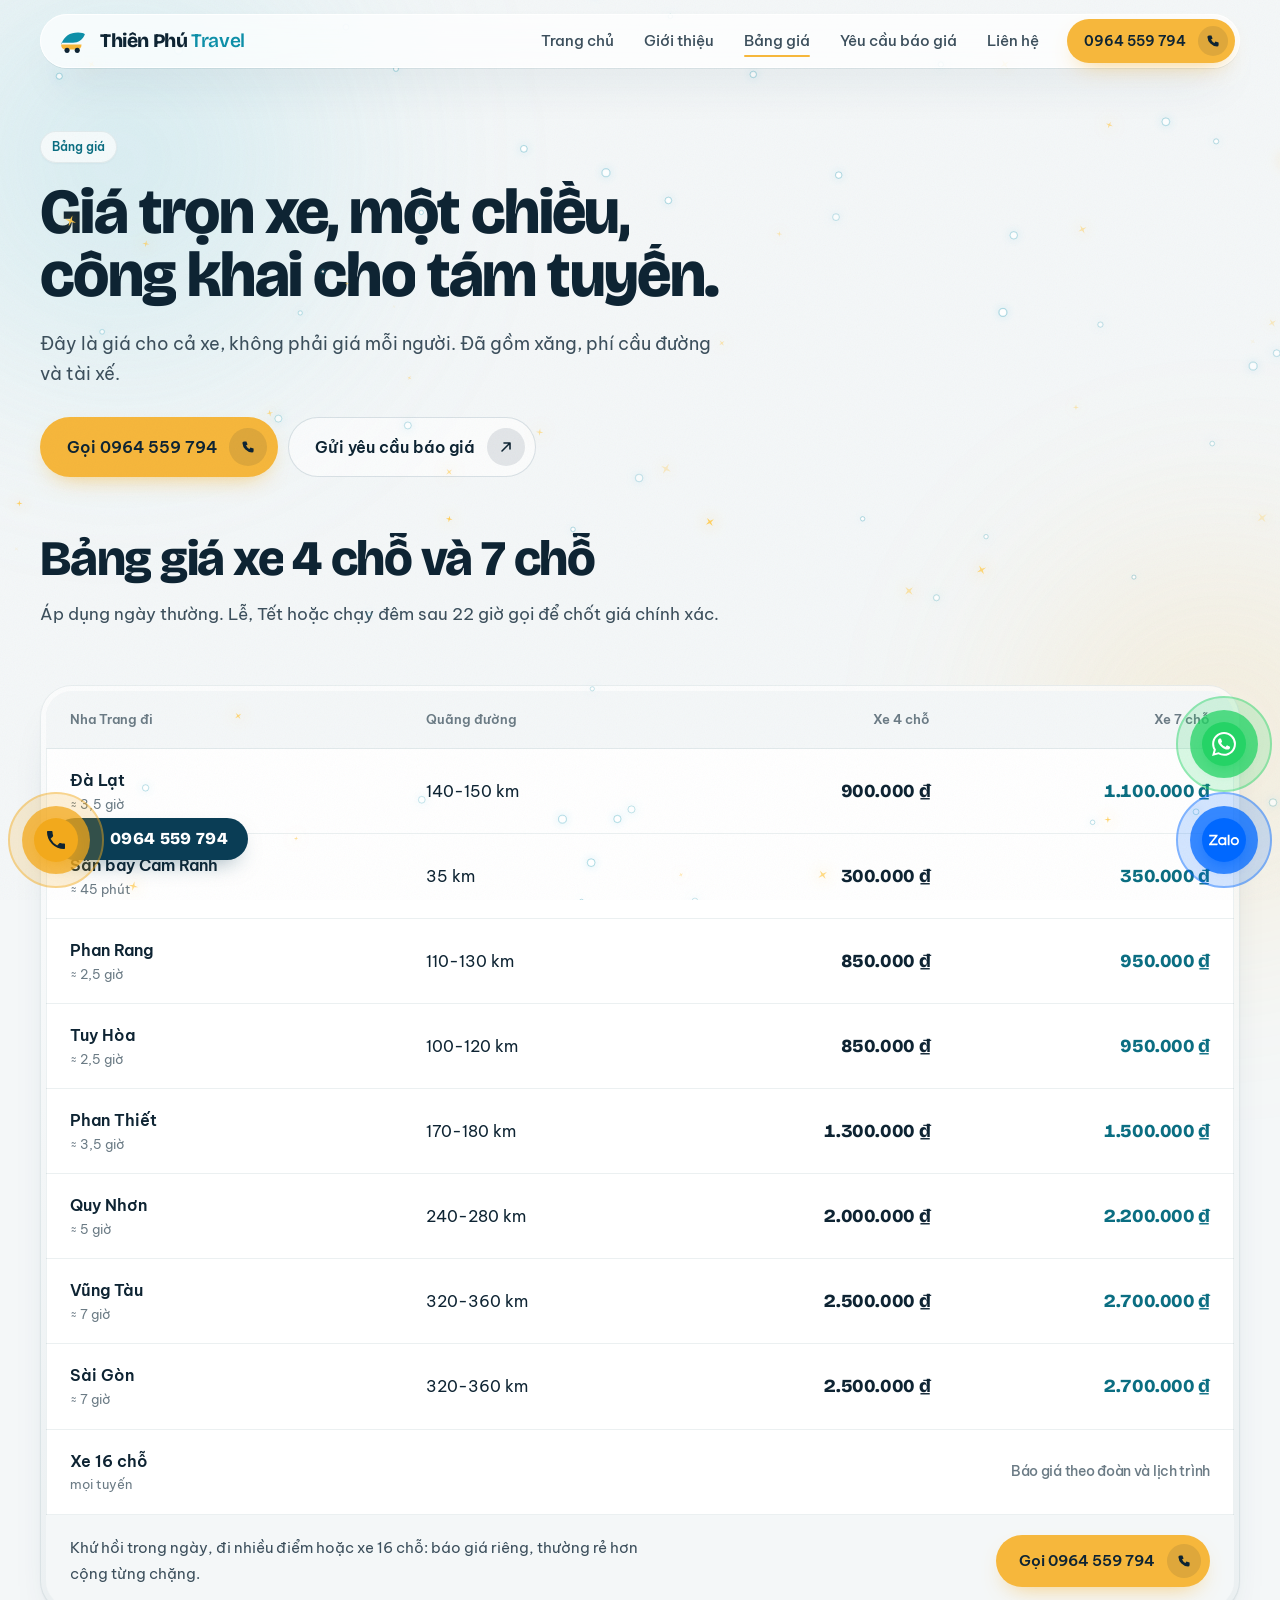
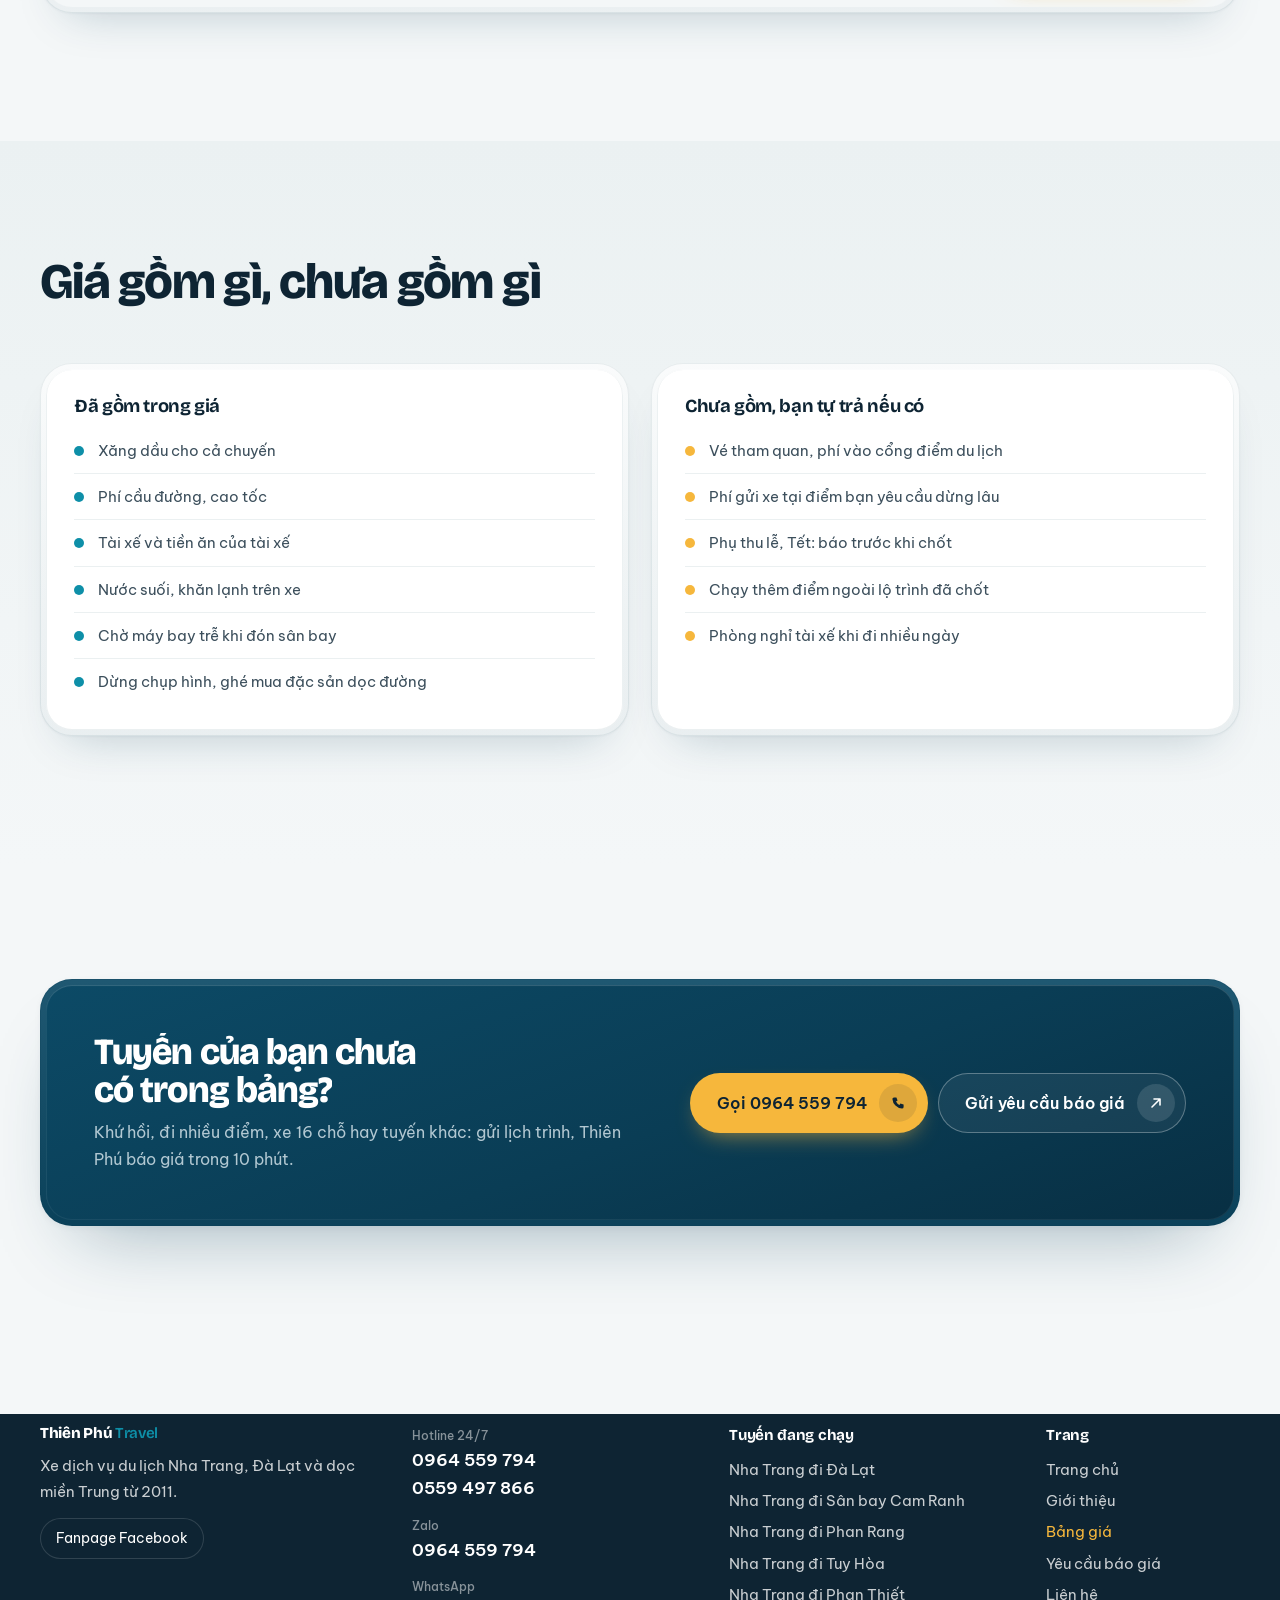
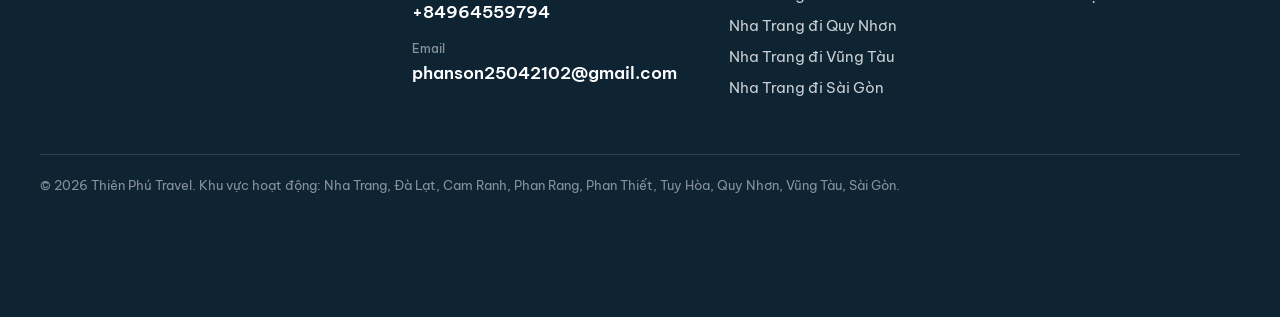
==== bang-gia.html @ 4b600e6b "feat: thêm các trang con, hình ảnh và script tạo nội dung - Thêm trang giới thiệu, bảng giá, đặt xe," ====
<!doctype html>
<html lang="vi">
<head>
<meta charset="utf-8">
<meta name="viewport" content="width=device-width, initial-scale=1">
<title>Bảng giá xe dịch vụ Nha Trang đi Đà Lạt, Cam Ranh, Phan Rang, Sài Gòn — Thiên Phú Travel</title>
<meta name="description" content="Giá trọn xe 4 chỗ và 7 chỗ từ Nha Trang: Đà Lạt 900.000, sân bay Cam Ranh 300.000, Phan Rang 850.000, Phan Thiết 1.300.000, Quy Nhơn 2.000.000, Sài Gòn 2.500.000. Đã gồm xăng, cầu đường, tài xế.">
<meta name="theme-color" content="#F4F7F8">
<meta property="og:type" content="website">
<meta property="og:title" content="Bảng giá xe dịch vụ Nha Trang đi Đà Lạt, Cam Ranh, Phan Rang, Sài Gòn — Thiên Phú Travel">
<meta property="og:description" content="Giá trọn xe 4 chỗ và 7 chỗ từ Nha Trang: Đà Lạt 900.000, sân bay Cam Ranh 300.000, Phan Rang 850.000, Phan Thiết 1.300.000, Quy Nhơn 2.000.000, Sài Gòn 2.500.000. Đã gồm xăng, cầu đường, tài xế.">
<meta property="og:image" content="img/hero.jpg">
<meta property="og:locale" content="vi_VN">
<link rel="canonical" href="bang-gia.html">
<link rel="icon" href="data:image/svg+xml,%3Csvg xmlns='http://www.w3.org/2000/svg' viewBox='0 0 40 40'%3E%3Crect width='40' height='40' rx='10' fill='%230A3D55'/%3E%3Cpath d='M8 23c4-9 9-13 18-13 3 0 6 1 7 2-2 5-7 9-13 9H8z' fill='%2362C3D6'/%3E%3Cpath d='M8 23h22c0 4-2 6-6 6H14c-4 0-6-2-6-6z' fill='%23F6B73C'/%3E%3C/svg%3E">
<link rel="preconnect" href="https://fonts.googleapis.com">
<link rel="preconnect" href="https://fonts.gstatic.com" crossorigin>
<link href="https://fonts.googleapis.com/css2?family=Bricolage+Grotesque:opsz,wght@12..96,500;12..96,600;12..96,700;12..96,800&family=Be+Vietnam+Pro:wght@400;500;600&display=swap" rel="stylesheet">
<link rel="stylesheet" href="css/style.css">
<link rel="stylesheet" href="css/pages.css">
</head>
<body>
<a class="skip" href="#noi-dung">Bỏ qua tới nội dung</a>
<div class="grain" aria-hidden="true"></div>
<canvas class="snow" id="snow" aria-hidden="true"></canvas>
<div class="ambient" aria-hidden="true"></div>

<div id="siteHeader"></div>

<main id="noi-dung">

<section class="phero phero--solo" aria-labelledby="pageTitle">
  <div class="wrap phero__grid">
    <div class="phero__copy">
      <p class="tag intro intro--1">Bảng giá</p>
      <h1 id="pageTitle" class="split" data-split>Giá trọn xe, một chiều, công khai cho tám tuyến.</h1>
      <p class="phero__lede intro intro--3">Đây là giá cho cả xe, không phải giá mỗi người. Đã gồm xăng, phí cầu đường và tài xế.</p>
      <div class="phero__actions intro intro--4"><a class="btn btn--sun btn--lg" href="tel:+84964559794"><span>Gọi 0964 559 794</span><span class="btn__ic" aria-hidden="true"><svg viewBox="0 0 20 20"><path d="M5 3h3l1.5 4-2 1.2a9 9 0 0 0 4.3 4.3L13 10.5l4 1.5v3a2 2 0 0 1-2 2A13 13 0 0 1 3 5a2 2 0 0 1 2-2Z" fill="currentColor"/></svg></span></a><a class="btn btn--line btn--lg" href="dat-xe.html"><span>Gửi yêu cầu báo giá</span><span class="btn__ic" aria-hidden="true"><svg viewBox="0 0 16 16" fill="none" stroke="currentColor" stroke-width="1.6" stroke-linecap="round" stroke-linejoin="round"><path d="M4 12 12 4M6 4h6v6"/></svg></span></a></div>
    </div>
  </div>
</section>

<section class="sec sec--tight" id="bang-gia" aria-labelledby="priceTitle">
  <div class="wrap">
    <div class="sec__head rv">
      <h2 id="priceTitle" data-split-scroll>Bảng giá xe 4 chỗ và 7 chỗ</h2>
      <p>Áp dụng ngày thường. Lễ, Tết hoặc chạy đêm sau 22 giờ gọi để chốt giá chính xác.</p>
    </div>
    <div class="ledger bezel rv">
      <div class="core">
        <table class="ledger__table">
          <caption class="sr-only">Bảng giá xe Thiên Phú Travel theo tuyến và loại xe</caption>
          <thead><tr><th scope="col">Nha Trang đi</th><th scope="col">Quãng đường</th><th scope="col">Xe 4 chỗ</th><th scope="col">Xe 7 chỗ</th></tr></thead>
          <tbody id="priceBody"></tbody>
          <tfoot><tr><td>Xe 16 chỗ<small>mọi tuyến</small></td><td></td><td class="num num--na" colspan="2">Báo giá theo đoàn và lịch trình</td></tr></tfoot>
        </table>
        <div class="ledger__foot">
          <p>Khứ hồi trong ngày, đi nhiều điểm hoặc xe 16 chỗ: báo giá riêng, thường rẻ hơn cộng từng chặng.</p>
          <a class="btn btn--sun " href="tel:+84964559794"><span>Gọi 0964 559 794</span><span class="btn__ic" aria-hidden="true"><svg viewBox="0 0 20 20"><path d="M5 3h3l1.5 4-2 1.2a9 9 0 0 0 4.3 4.3L13 10.5l4 1.5v3a2 2 0 0 1-2 2A13 13 0 0 1 3 5a2 2 0 0 1 2-2Z" fill="currentColor"/></svg></span></a>
        </div>
      </div>
    </div>
  </div>
</section>

<section class="sec sec--tint" id="gia-gom" aria-labelledby="inclTitle">
  <div class="wrap">
    <div class="sec__head rv">
      <h2 id="inclTitle" data-split-scroll>Giá gồm gì, chưa gồm gì</h2>
    </div>
    <div class="incl">
      <div class="bezel rv"><div class="core">
        <h3>Đã gồm trong giá</h3>
        <ul>
          <li>Xăng dầu cho cả chuyến</li>
          <li>Phí cầu đường, cao tốc</li>
          <li>Tài xế và tiền ăn của tài xế</li>
          <li>Nước suối, khăn lạnh trên xe</li>
          <li>Chờ máy bay trễ khi đón sân bay</li>
          <li>Dừng chụp hình, ghé mua đặc sản dọc đường</li>
        </ul>
      </div></div>
      <div class="bezel incl--no rv"><div class="core">
        <h3>Chưa gồm, bạn tự trả nếu có</h3>
        <ul>
          <li>Vé tham quan, phí vào cổng điểm du lịch</li>
          <li>Phí gửi xe tại điểm bạn yêu cầu dừng lâu</li>
          <li>Phụ thu lễ, Tết: báo trước khi chốt</li>
          <li>Chạy thêm điểm ngoài lộ trình đã chốt</li>
          <li>Phòng nghỉ tài xế khi đi nhiều ngày</li>
        </ul>
      </div></div>
    </div>
  </div>
</section>


<section class="sec" aria-labelledby="ctaTitle">
  <div class="wrap">
    <div class="cta bezel bezel--deep rv">
      <div class="core">
        <div><h2 id="ctaTitle" data-split-scroll>Tuyến của bạn chưa có trong bảng?</h2><p>Khứ hồi, đi nhiều điểm, xe 16 chỗ hay tuyến khác: gửi lịch trình, Thiên Phú báo giá trong 10 phút.</p></div>
        <div class="cta__actions"><a class="btn btn--sun btn--lg" href="tel:+84964559794"><span>Gọi 0964 559 794</span><span class="btn__ic" aria-hidden="true"><svg viewBox="0 0 20 20"><path d="M5 3h3l1.5 4-2 1.2a9 9 0 0 0 4.3 4.3L13 10.5l4 1.5v3a2 2 0 0 1-2 2A13 13 0 0 1 3 5a2 2 0 0 1 2-2Z" fill="currentColor"/></svg></span></a><a class="btn btn--line btn--lg" href="dat-xe.html"><span>Gửi yêu cầu báo giá</span><span class="btn__ic" aria-hidden="true"><svg viewBox="0 0 16 16" fill="none" stroke="currentColor" stroke-width="1.6" stroke-linecap="round" stroke-linejoin="round"><path d="M4 12 12 4M6 4h6v6"/></svg></span></a></div>
      </div>
    </div>
  </div>
</section>

</main>

<div id="siteFooter"></div>
<div id="siteDock"></div>

<script src="js/content.js"></script>
<script src="js/layout.js"></script>
<script src="js/app.js"></script>
<script src="js/effects.js"></script>
</body>
</html>
---- css/style.css ----
/* ==========================================================================
   Thiên Phú Travel — stylesheet v2
   Vibe: Soft Structuralism, nền sáng có vân nhẹ, chữ Bricolage đậm,
   thẻ lồng hai lớp (bezel + core), bóng nhuộm màu navy, chuyển động spring.
   Màu: navy #0A3D55 (chữ, nền sâu) · biển #0E8FA8 (nhấn phụ) · nắng #F6B73C (nút gọi).
   ========================================================================== */

:root{
  --bg:#F4F7F8;
  --bg-2:#EBF1F2;
  --white:#FFFFFF;
  --ink:#0E2433;
  --ink-2:#3C4F5C;
  --muted:#6B7B85;
  --deep:#0A3D55;
  --deep-2:#0C4A66;
  --sea:#0E8FA8;
  --sea-ink:#0B6E82;
  --sea-soft:#DDF1F5;
  --sun:#F6B73C;
  --sun-2:#E9A62A;
  --hair:rgba(10,61,85,.08);
  --hair-2:rgba(10,61,85,.14);
  --hair-light:rgba(255,255,255,.14);
  --r-xl:32px;
  --r-lg:26px;
  --r:18px;
  --r-sm:12px;
  --ease:cubic-bezier(.32,.72,0,1);
  --ease-spring:cubic-bezier(.34,1.3,.64,1);
  --display:"Bricolage Grotesque","Be Vietnam Pro",system-ui,sans-serif;
  --body:"Be Vietnam Pro",system-ui,-apple-system,"Segoe UI",sans-serif;
  --shadow-soft:0 1px 2px rgba(10,61,85,.04),0 24px 48px -28px rgba(10,61,85,.28);
  --shadow-float:0 2px 6px rgba(10,61,85,.05),0 40px 80px -40px rgba(10,61,85,.4);
  --z-nav:120;--z-overlay:110;--z-dock:90;--z-grain:5;
  --surface:#FFFFFF;--surface-2:#F4F7F8;--nav-bg:rgba(255,255,255,.72);--overlay-bg:rgba(244,247,248,.86);
  --bezel-top:rgba(255,255,255,.7);--bezel-bot:rgba(10,61,85,.04);--core-hi:rgba(255,255,255,.9);
}
@media (prefers-color-scheme:dark){
  :root{
    --bg:#0B1620;--bg-2:#0E1C28;--surface:#13222E;--surface-2:#0F1C27;--ink:#EAF1F4;--ink-2:#B9C8D0;--muted:#8DA0AB;
    --deep:#0A3D55;--deep-2:#0C4A66;--sea:#4FC3D8;--sea-ink:#7FD6E6;--sea-soft:rgba(79,195,216,.16);
    --hair:rgba(255,255,255,.08);--hair-2:rgba(255,255,255,.14);
    --nav-bg:rgba(19,34,46,.72);--overlay-bg:rgba(11,22,32,.9);
    --bezel-top:rgba(255,255,255,.08);--bezel-bot:rgba(0,0,0,.25);--core-hi:rgba(255,255,255,.06);
    --shadow-soft:0 1px 2px rgba(0,0,0,.3),0 24px 48px -28px rgba(0,0,0,.7);
    --shadow-float:0 2px 6px rgba(0,0,0,.4),0 40px 80px -40px rgba(0,0,0,.8);
  }
}

*,*::before,*::after{box-sizing:border-box}
*{margin:0;padding:0}
[hidden]{display:none!important}
html{scroll-behavior:smooth;scroll-padding-top:110px;-webkit-text-size-adjust:100%}
body{
  font-family:var(--body);font-size:16px;line-height:1.65;font-weight:400;
  color-scheme:light dark;
  color:var(--ink);background:var(--bg);overflow-x:clip;
  -webkit-font-smoothing:antialiased;position:relative;
}
img,svg{display:block;max-width:100%}
a{color:inherit;text-decoration:none}
button{font:inherit;color:inherit;background:none;border:0;cursor:pointer}
input,select,textarea{font:inherit;color:inherit}
ul,ol{list-style:none}
.sr-only{position:absolute;width:1px;height:1px;margin:-1px;overflow:hidden;clip:rect(0 0 0 0);white-space:nowrap;border:0}
.skip{position:fixed;top:-80px;left:16px;z-index:200;padding:10px 18px;border-radius:999px;background:var(--ink);color:#fff;transition:top .3s var(--ease)}
.skip:focus{top:12px}
:focus-visible{outline:3px solid var(--sun);outline-offset:3px;border-radius:8px}

/* vân giấy + ánh sáng nền */
.grain{position:fixed;inset:0;z-index:var(--z-grain);pointer-events:none;opacity:.045;mix-blend-mode:multiply;
  background-image:url("data:image/svg+xml,%3Csvg xmlns='http://www.w3.org/2000/svg' width='220' height='220'%3E%3Cfilter id='n'%3E%3CfeTurbulence type='fractalNoise' baseFrequency='.9' numOctaves='3' stitchTiles='stitch'/%3E%3C/filter%3E%3Crect width='100%25' height='100%25' filter='url(%23n)'/%3E%3C/svg%3E")}
.ambient{position:absolute;inset:0;z-index:0;pointer-events:none;overflow:hidden}
.ambient::before,.ambient::after{content:"";position:absolute;border-radius:50%;filter:blur(90px);opacity:.55}
.ambient::before{width:720px;height:720px;left:-240px;top:-200px;background:radial-gradient(circle,rgba(98,195,214,.45),transparent 65%)}
.ambient::after{width:640px;height:640px;right:-260px;top:420px;background:radial-gradient(circle,rgba(246,183,60,.35),transparent 65%)}
main,header,footer{position:relative;z-index:1}

.wrap{width:min(100% - 32px,1200px);margin-inline:auto}

h1,h2,h3{font-family:var(--display);color:var(--ink);text-wrap:balance;letter-spacing:-.025em}
h1{font-size:clamp(2.4rem,5.8vw,4.6rem);font-weight:800;line-height:.98;font-variation-settings:"opsz" 96}
h2{font-size:clamp(1.9rem,4vw,3.1rem);font-weight:800;line-height:1.04;font-variation-settings:"opsz" 72}
h3{font-size:1.3rem;font-weight:700;line-height:1.25;letter-spacing:-.02em}
p{text-wrap:pretty}

.tag{
  display:inline-flex;align-items:center;gap:8px;margin-bottom:18px;
  padding:6px 12px;border-radius:999px;font-size:.78rem;font-weight:600;color:var(--sea-ink);
  background:rgba(255,255,255,.7);box-shadow:inset 0 0 0 1px var(--hair),0 1px 2px rgba(10,61,85,.04);
}

.tag--light{color:#fff;background:rgba(255,255,255,.1);box-shadow:inset 0 0 0 1px var(--hair-light)}

/* ---------------------------------------------------------------- bezel (thẻ lồng hai lớp) */
.bezel{
  padding:6px;border-radius:var(--r-xl);
  background:linear-gradient(180deg,var(--bezel-top),var(--bezel-bot));
  box-shadow:inset 0 0 0 1px var(--hair),var(--shadow-soft);
  position:relative;
}
.bezel>.core,.bezel>img{border-radius:calc(var(--r-xl) - 6px)}
.bezel>.core{background:var(--surface);box-shadow:inset 0 1px 1px var(--core-hi),inset 0 0 0 1px var(--hair)}
.bezel>img{width:100%;height:auto}
.bezel--deep{background:linear-gradient(180deg,rgba(255,255,255,.08),rgba(0,0,0,.12));box-shadow:inset 0 0 0 1px rgba(10,61,85,.25),var(--shadow-float);background-color:var(--deep-2)}
.bezel--deep>.core{background:linear-gradient(160deg,#0C4A66,#0A3D55 55%,#082F43);color:#DCEAF0;box-shadow:inset 0 1px 1px rgba(255,255,255,.12),inset 0 0 0 1px rgba(255,255,255,.06)}

/* ---------------------------------------------------------------- buttons */
.btn{
  display:inline-flex;align-items:center;gap:12px;padding:8px 8px 8px 22px;border-radius:999px;
  font-weight:600;font-size:.95rem;line-height:1;white-space:nowrap;border:1.5px solid transparent;
  transition:transform .6s var(--ease),background .3s var(--ease),color .3s var(--ease),box-shadow .6s var(--ease);
}
.btn__ic{width:34px;height:34px;border-radius:50%;display:grid;place-items:center;background:rgba(14,36,51,.1);flex:none;transition:transform .6s var(--ease-spring),background .3s}
.btn__ic svg{width:16px;height:16px}
.btn:hover{transform:translateY(-2px)}
.btn:hover .btn__ic{transform:translate(2px,-1px) scale(1.06)}
.btn:active{transform:translateY(0) scale(.98)}
.btn--sun{background:var(--sun);color:var(--ink);box-shadow:0 10px 24px -12px rgba(246,183,60,.8)}
.btn--sun:hover{background:var(--sun-2)}
.btn--line{border-color:var(--hair-2);color:var(--ink);background:rgba(255,255,255,.6)}
.btn--line:hover{background:var(--ink);color:#fff}
.btn--line:hover .btn__ic{background:rgba(255,255,255,.14)}
.btn--lg{padding:10px 10px 10px 26px;font-size:1rem}
.btn--lg .btn__ic{width:38px;height:38px}
.btn--sm{padding:6px 6px 6px 16px;font-size:.9rem}
.btn--sm .btn__ic{width:30px;height:30px}
.bezel--deep .btn--line{border-color:rgba(255,255,255,.3);color:#fff;background:rgba(255,255,255,.06)}
.bezel--deep .btn--line:hover{background:#fff;color:var(--deep)}
.bezel--deep .btn--line .btn__ic{background:rgba(255,255,255,.12)}
.bezel--deep .btn--line:hover .btn__ic{background:rgba(10,61,85,.1)}

/* ---------------------------------------------------------------- nav island */
.nav-wrap{position:sticky;top:14px;z-index:var(--z-nav);padding:0 16px;pointer-events:none}
.nav{
  pointer-events:auto;width:min(100%,1200px);margin-inline:auto;
  display:flex;align-items:center;gap:8px;padding:8px 8px 8px 18px;border-radius:999px;
  background:var(--nav-bg);backdrop-filter:blur(18px) saturate(1.3);-webkit-backdrop-filter:blur(18px) saturate(1.3);
  box-shadow:inset 0 0 0 1px rgba(255,255,255,.7),0 1px 0 rgba(10,61,85,.06),0 20px 40px -24px rgba(10,61,85,.35);
}
.logo{display:flex;align-items:center;gap:10px;margin-right:auto}
.logo__mark{width:34px;height:34px}
.logo__text{font-family:var(--display);font-weight:800;font-size:1.2rem;letter-spacing:-.02em;color:var(--ink);line-height:1}
.logo__text span{color:var(--sea);font-weight:600}
.nav__links{display:flex;align-items:center;gap:2px}
.nav__links a{display:block;padding:9px 14px;border-radius:999px;font-weight:500;font-size:.93rem;color:var(--ink-2);transition:background .3s var(--ease),color .3s}
.nav__links a:hover{background:rgba(10,61,85,.07);color:var(--ink)}
.nav__links a{position:relative}
.nav__links a::after{content:"";position:absolute;left:14px;right:14px;bottom:5px;height:2px;border-radius:2px;background:var(--sun);transform:scaleX(0);transform-origin:left;transition:transform .5s var(--ease)}
.nav__links a.is-active::after{transform:scaleX(1)}
.nav__call{margin-left:6px}
.nav__toggle{display:none;width:44px;height:44px;border-radius:50%;position:relative;background:rgba(10,61,85,.06)}
.nav__toggle span{position:absolute;left:13px;right:13px;height:2px;background:var(--ink);border-radius:2px;transition:transform .5s var(--ease),top .5s var(--ease)}
.nav__toggle span:first-child{top:18px}
.nav__toggle span:last-child{top:25px}
.nav__toggle[aria-expanded="true"] span:first-child{top:21px;transform:rotate(45deg)}
.nav__toggle[aria-expanded="true"] span:last-child{top:21px;transform:rotate(-45deg)}

.overlay{
  position:fixed;inset:0;z-index:var(--z-overlay);display:flex;flex-direction:column;justify-content:center;gap:40px;padding:120px 28px 48px;
  background:var(--overlay-bg);backdrop-filter:blur(28px);-webkit-backdrop-filter:blur(28px);
}
.overlay__links li{overflow:hidden}
.overlay__links a{display:block;font-family:var(--display);font-weight:800;font-size:clamp(2rem,9vw,3rem);letter-spacing:-.03em;line-height:1.15;color:var(--ink);transform:translateY(110%);opacity:0;transition:transform .7s var(--ease),opacity .7s}
.overlay.is-open .overlay__links a{transform:none;opacity:1}
.overlay__links li:nth-child(1) a{transition-delay:.05s}.overlay__links li:nth-child(2) a{transition-delay:.1s}.overlay__links li:nth-child(3) a{transition-delay:.15s}
.overlay__links li:nth-child(4) a{transition-delay:.2s}.overlay__links li:nth-child(5) a{transition-delay:.25s}.overlay__links li:nth-child(6) a{transition-delay:.3s}
.overlay__contact{display:flex;flex-direction:column;gap:10px;align-items:flex-start;color:var(--muted);font-size:.95rem}
body.is-locked{overflow:hidden}

/* ---------------------------------------------------------------- mở màn hero */
.split .w{display:inline-block;overflow:hidden;vertical-align:bottom;padding-bottom:.08em;margin-bottom:-.08em}
.split .w>span{display:inline-block;transform:translateY(110%);transition:transform 1.1s var(--ease)}
.split.in .w>span{transform:none}
.intro{opacity:0;transform:translateY(22px);transition:opacity 1s var(--ease),transform 1s var(--ease)}
.intro.in{opacity:1;transform:none}
.intro--1{transition-delay:.05s}.intro--3{transition-delay:.55s}.intro--4{transition-delay:.7s}.intro--5{transition-delay:.35s}.intro--6{transition-delay:.6s}
.intro--5.in{transition:opacity 1s var(--ease),transform 1.2s var(--ease-spring)}
.intro--6{transform:translateY(40px) scale(.97)}

/* thanh tiến độ cuộn */
.progress{position:fixed;left:0;top:0;height:3px;width:100%;z-index:130;transform-origin:left;transform:scaleX(0);background:linear-gradient(90deg,var(--sea),var(--sun));pointer-events:none}
@supports (animation-timeline:scroll()){.progress{animation:grow linear both;animation-timeline:scroll(root)}}
@keyframes grow{from{transform:scaleX(0)}to{transform:scaleX(1)}}
.nav-sentinel{position:absolute;top:0;left:0;height:1px;width:1px}

/* nav co lại khi cuộn */
.nav{transition:padding .5s var(--ease),box-shadow .5s var(--ease),background .5s}
.nav-wrap.is-scrolled .nav{padding:5px 5px 5px 16px;background:var(--nav-bg);box-shadow:inset 0 0 0 1px rgba(255,255,255,.8),0 1px 0 rgba(10,61,85,.08),0 24px 48px -24px rgba(10,61,85,.45)}

/* dải chữ chạy */
.marquee{overflow:hidden;padding:18px 0;margin-top:-8px;mask-image:linear-gradient(90deg,transparent,#000 12%,#000 88%,transparent);-webkit-mask-image:linear-gradient(90deg,transparent,#000 12%,#000 88%,transparent)}
.marquee__track{display:flex;gap:0;width:max-content;animation:marquee 46s linear infinite}
.marquee:hover .marquee__track{animation-play-state:paused}
.marquee__item{display:inline-flex;align-items:center;gap:22px;padding-right:22px;font-family:var(--display);font-weight:700;font-size:clamp(1.1rem,2vw,1.5rem);letter-spacing:-.02em;color:var(--ink);white-space:nowrap}
.marquee__item small{font-family:var(--body);font-weight:500;font-size:.85rem;color:var(--sea-ink);letter-spacing:0}
.marquee__item::after{content:"";width:1px;height:1.1em;background:var(--hair-2)}
@keyframes marquee{to{transform:translateX(-50%)}}

/* nghiêng 3D + viền sáng theo chuột */
@media (hover:hover) and (pointer:fine){
  .tilt{transform-style:preserve-3d;transition:transform .9s var(--ease),box-shadow .9s var(--ease);will-change:transform}
  .tilt.is-live{transition:transform .12s linear,box-shadow .9s var(--ease)}
  .tilt .core{position:relative}
  .tilt .core::after{content:"";position:absolute;inset:0;border-radius:inherit;pointer-events:none;opacity:0;transition:opacity .5s;
    background:radial-gradient(360px circle at var(--mx,50%) var(--my,50%),rgba(255,255,255,.55),transparent 55%)}
  .tilt:hover .core::after{opacity:1}
  .tilt .core>img,.tilt img{transition:transform 1.1s var(--ease)}
  .tilt:hover img{transform:scale(1.035)}
  .dest:hover{transform:translateY(-6px)}
  .btn--mag{will-change:transform}
}

/* thị sai banner hero (CSS scroll-driven, có hỗ trợ thì chạy) */
[data-parallax]{overflow:hidden}
[data-parallax] img{transform:scale(1.025);transform-origin:center}

/* giá nhảy số */
.quote__price span{display:inline-block}
.quote__price span.tick{animation:tick .55s var(--ease-spring)}
@keyframes tick{0%{transform:translateY(8px);opacity:0;filter:blur(3px)}100%{transform:none;opacity:1;filter:none}}

/* tuyết + lấp lánh */
.snow{position:fixed;inset:0;z-index:6;pointer-events:none;opacity:1}

/* ---------------------------------------------------------------- reveal */
.rv{opacity:0;transform:translateY(28px);filter:blur(6px);transition:opacity .9s var(--ease),transform .9s var(--ease),filter .9s var(--ease);transition-delay:calc(var(--i,0) * 90ms)}
.rv.in{opacity:1;transform:none;filter:none}
/* ảnh hiện theo kiểu kéo màn từ trái */
.shot img,.dest .core>img{clip-path:inset(0 100% 0 0);transition:clip-path 1.2s var(--ease),transform 1.1s var(--ease);transition-delay:calc(var(--i,0) * 90ms + 120ms)}
.shot.in img,.dest.in .core>img{clip-path:inset(0 0 0 0)}
/* dòng giá trị: gạch kẻ tự vẽ */
.values li{position:relative;border-top:0}
.values li::before{content:"";position:absolute;left:0;right:0;top:0;height:1px;background:var(--hair-2);transform:scaleX(0);transform-origin:left;transition:transform 1.1s var(--ease);transition-delay:calc(var(--i,0) * 90ms)}
.values li.in::before{transform:scaleX(1)}
/* gợn sóng khi bấm */
.btn,.dest{position:relative;overflow:hidden}
.ripple{position:absolute;border-radius:50%;pointer-events:none;background:currentColor;opacity:.18;transform:scale(0);animation:ripple .7s var(--ease) forwards}
@keyframes ripple{to{transform:scale(1);opacity:0}}
/* nút nổi hiện lên sau khi trang sẵn sàng */
.ring{opacity:0;transform:translateY(16px) scale(.9);transition:opacity .7s var(--ease),transform .9s var(--ease-spring)}
body.is-ready .ring{opacity:1;transform:none}
body.is-ready .ring--phone{transition-delay:1.1s}body.is-ready .ring--wa{transition-delay:1.2s}body.is-ready .ring--zalo{transition-delay:1.3s}
/* quầng sáng nền trôi chậm */
.ambient::before{animation:drift 26s ease-in-out infinite alternate}
.ambient::after{animation:drift 34s ease-in-out infinite alternate-reverse}
@keyframes drift{from{transform:translate(0,0) scale(1)}to{transform:translate(90px,60px) scale(1.12)}}
/* banner nghiêng theo chuột */
[data-mouse-parallax]{transition:transform .9s var(--ease);transform-style:preserve-3d}
[data-mouse-parallax] img{transition:translate .9s var(--ease)}
/* số liệu */
.facts{display:flex;flex-wrap:wrap;gap:16px 48px;margin:-12px 0 48px}
.facts li{display:flex;flex-direction:column;color:var(--muted);font-size:.9rem}
.facts b{font-family:var(--display);font-weight:800;font-size:2.6rem;color:var(--ink);letter-spacing:-.04em;font-variant-numeric:tabular-nums;line-height:1}
.rv--d1{transition-delay:.12s}.rv--d2{transition-delay:.24s}

/* ---------------------------------------------------------------- hero */
.hero{padding:clamp(48px,7vw,96px) 0 clamp(40px,6vw,72px)}
.hero__grid{display:grid;grid-template-columns:minmax(0,1.2fr) minmax(0,.8fr);grid-template-areas:"copy quote" "banner banner";gap:40px 56px;align-items:center}
.hero__copy{grid-area:copy}
.quote{grid-area:quote}
.hero__banner{grid-area:banner;margin-top:24px}
.hero__lede{margin-top:24px;font-size:1.1rem;color:var(--ink-2);max-width:52ch;line-height:1.7}

.quote .core{padding:24px}
.quote__title{font-size:1.1rem;font-weight:700;margin-bottom:14px}
.quote__fields{display:grid;grid-template-columns:1fr auto;gap:12px;align-items:end}
.quote__field{display:flex;flex-direction:column;gap:6px;font-size:.82rem;color:var(--muted);font-weight:500;border:0;min-width:0}
.quote__field legend{padding:0;margin-bottom:6px}
.quote__field select{
  appearance:none;-webkit-appearance:none;width:100%;padding:12px 40px 12px 14px;border-radius:var(--r-sm);border:0;
  background:var(--bg) url("data:image/svg+xml,%3Csvg xmlns='http://www.w3.org/2000/svg' viewBox='0 0 20 20'%3E%3Cpath d='M5 8l5 5 5-5' fill='none' stroke='%230E2433' stroke-width='2' stroke-linecap='round'/%3E%3C/svg%3E") no-repeat right 12px center/18px;
  box-shadow:inset 0 0 0 1px var(--hair);color:var(--ink);font-weight:600;font-size:1rem;transition:box-shadow .3s;
}
.quote__field select:focus{outline:0;box-shadow:inset 0 0 0 1.5px var(--sea),0 0 0 4px var(--sea-soft)}
.quote__cars{display:grid;grid-template-columns:auto auto;gap:6px}
.quote__cars legend{grid-column:1/-1}
.quote__cars label{position:relative;cursor:pointer}
.quote__cars input{position:absolute;opacity:0;inset:0;cursor:pointer}
.quote__cars span{display:block;padding:12px 16px;border-radius:var(--r-sm);box-shadow:inset 0 0 0 1px var(--hair);font-weight:600;font-size:1rem;color:var(--ink);background:var(--bg);transition:background .35s var(--ease),color .35s,box-shadow .35s}
.quote__cars input:checked+span{background:var(--deep);box-shadow:none;color:#fff}
.quote__cars input:focus-visible+span{outline:3px solid var(--sun);outline-offset:2px}
.quote__result{margin-top:20px;padding-top:18px;border-top:1px dashed var(--hair-2)}
.quote__price{display:flex;align-items:baseline;flex-wrap:wrap;gap:4px 12px}
.quote__price span{font-family:var(--display);font-weight:800;font-size:clamp(2rem,4vw,2.6rem);letter-spacing:-.035em;color:var(--deep);line-height:1;font-variant-numeric:tabular-nums}
.quote__price small{font-size:.88rem;color:var(--muted)}
.quote__meta{color:var(--muted);font-size:.9rem;margin-top:6px}
.quote__actions{display:flex;flex-wrap:wrap;gap:10px;margin-top:18px}
.quote__actions .btn{flex:1 1 auto;justify-content:space-between}
.quote__note{font-size:.8rem;color:var(--muted);margin-top:14px;line-height:1.5}

/* ---------------------------------------------------------------- sections */
.sec{padding:clamp(72px,9vw,128px) 0 clamp(80px,10vw,140px)}
.sec--tight{padding-top:0}
.sec--tint{background:linear-gradient(180deg,var(--bg-2),var(--bg))}
.sec__head{max-width:62ch;margin-bottom:clamp(32px,4.5vw,56px)}
.sec__head p:not(.tag){margin-top:16px;font-size:1.06rem;color:var(--ink-2);line-height:1.7}

/* dòng xe */
.cars{display:grid;grid-template-columns:repeat(2,minmax(0,1fr));gap:28px}
.car:nth-child(3){grid-column:1/-1}
.car:nth-child(3) .core{display:grid;grid-template-columns:minmax(0,1.1fr) minmax(0,1fr);align-items:center;gap:24px;padding:8px 24px 8px 8px}
.car:nth-child(3) .car__body{padding:12px 0}
.car .core{padding:8px 8px 22px;display:flex;flex-direction:column;gap:14px}
.car img{width:100%;height:auto;border-radius:calc(var(--r-xl) - 14px)}
.car__body{padding:4px 12px 0}
.car__spec{display:flex;gap:22px;margin:10px 0 12px;font-size:.85rem;color:var(--muted)}
.car__spec b{display:block;color:var(--ink);font-weight:600;font-size:1rem}
.car__body>p{color:var(--ink-2);font-size:.95rem}
.car__from{margin-top:14px;font-size:.9rem;color:var(--muted)}
.car__from b{font-family:var(--display);font-weight:800;color:var(--sea-ink);font-size:1.15rem;letter-spacing:-.02em}
.car__from a{color:var(--sea-ink);text-decoration:underline;text-underline-offset:3px}

/* hình ảnh: bento 3 + 2 */
.shots{display:grid;grid-template-columns:repeat(6,minmax(0,1fr));gap:22px}
.shots:empty{display:none}
.shot{grid-column:span 2;margin:0}
.shot:nth-child(4),.shot:nth-child(5){grid-column:span 3}
.shot img{width:100%;height:auto}
.shot figcaption{padding:12px 14px 6px;color:var(--ink-2);font-weight:500;font-size:.9rem}

/* điểm đến */
.dests{display:grid;grid-template-columns:repeat(4,minmax(0,1fr));gap:22px}
.dest{display:block;text-align:left;width:100%;color:var(--ink);transition:transform .7s var(--ease),box-shadow .7s var(--ease)}
.dest:hover{transform:translateY(-6px);box-shadow:inset 0 0 0 1px var(--hair),var(--shadow-float)}
.dest .core{overflow:hidden;display:flex;flex-direction:column;height:100%}
.dest img{width:100%;height:auto}
.dest--featured{grid-column:span 2}
.dest--featured .core{display:grid;grid-template-columns:minmax(0,1.1fr) minmax(0,1fr);align-items:center}
.dest__body{padding:16px 20px 20px;display:grid;grid-template-columns:minmax(0,1fr) auto;gap:4px 12px;align-items:baseline}
.dest h3{font-size:1.25rem}
.dest--featured h3{font-size:1.5rem}
.dest__km{grid-column:1/-1;font-size:.85rem;color:var(--muted)}
.dest__note{grid-column:1/-1;font-size:.92rem;color:var(--ink-2);margin-top:8px;display:none}
.dest--featured .dest__note{display:block;max-width:40ch}
.dest__price{text-align:right;grid-column:2;grid-row:1}
.dest__price small{display:block;font-size:.72rem;color:var(--muted);line-height:1.2}
.dest__price b{font-family:var(--display);font-weight:800;font-size:1.2rem;color:var(--sea-ink);letter-spacing:-.02em;white-space:nowrap;font-variant-numeric:tabular-nums}

/* bảng giá */
.ledger .core{overflow:hidden}
.ledger__table{width:100%;border-collapse:collapse}
.ledger__table th,.ledger__table td{padding:18px 24px;text-align:left;border-bottom:1px solid var(--hair)}
.ledger__table th{font-size:.8rem;font-weight:600;color:var(--muted);background:var(--bg)}
.ledger__table th:nth-child(n+3),.ledger__table td:nth-child(n+3){text-align:right}
.ledger__table td:first-child{font-weight:600}
.ledger__table td:first-child small{display:block;font-weight:400;color:var(--muted);font-size:.82rem}
.ledger__table td.num{font-family:var(--display);font-weight:800;font-size:1.15rem;letter-spacing:-.02em;white-space:nowrap;font-variant-numeric:tabular-nums}
.ledger__table td.num--7{color:var(--sea-ink)}
.ledger__table tbody tr{transition:background .3s}
.ledger__table tbody tr:hover{background:var(--sea-soft)}
.ledger__foot{display:flex;flex-wrap:wrap;justify-content:space-between;align-items:center;gap:14px;padding:20px 24px;background:var(--bg)}
.ledger__foot p{color:var(--ink-2);font-size:.95rem;max-width:60ch}

/* giới thiệu */
.about{display:grid;grid-template-columns:minmax(0,1fr) minmax(0,1.2fr);gap:64px;align-items:start}
.about__copy{position:sticky;top:110px}
.about__copy p:not(.tag){margin-top:18px;color:var(--ink-2);font-size:1.06rem;max-width:46ch;line-height:1.7}
.about__sig{font-family:var(--display);font-weight:700;color:var(--sea-ink)!important}
.values li{display:grid;grid-template-columns:160px minmax(0,1fr);gap:20px;padding:26px 0;border-top:1px solid var(--hair-2);align-items:baseline}
.values li:last-child{border-bottom:1px solid var(--hair-2)}
.values li.rv{transform:translateX(-18px)}
.values li.rv.in{transform:none}
.values b{font-family:var(--display);font-weight:800;font-size:1.7rem;letter-spacing:-.03em;color:var(--deep);line-height:1}
.values p{color:var(--ink-2);font-size:1rem}

/* khách nói */
.stories{display:grid;grid-template-columns:repeat(3,minmax(0,1fr));gap:24px;align-items:start}
.story:nth-child(2){margin-top:44px}
.story:nth-child(3){margin-top:16px}
.story .core{padding:28px;display:flex;flex-direction:column;gap:20px}
.story blockquote{font-size:1.04rem;line-height:1.65;color:var(--ink)}
.story blockquote::before{content:"“";font-family:var(--display);font-size:2.6rem;line-height:0;color:var(--sun);margin-right:4px;vertical-align:-14px}
.story__who{display:flex;align-items:center;gap:12px}
.story__who span{width:42px;height:42px;border-radius:14px;background:var(--sea-soft);color:var(--sea-ink);display:grid;place-items:center;font-family:var(--display);font-weight:800;font-size:1.1rem}
.story__who b{display:block;font-weight:600;font-size:.95rem}
.story__who small{color:var(--muted);font-size:.85rem}

/* đặt xe */
.book__grid{display:grid;grid-template-columns:minmax(0,1fr) minmax(0,1.25fr);gap:48px;padding:clamp(28px,4vw,56px)}
.book__copy h2{color:#fff}
.book__copy p:not(.tag){margin-top:14px;color:rgba(220,234,240,.8);font-size:1.05rem;max-width:44ch;line-height:1.7}
.how{counter-reset:how;margin-top:36px;display:flex;flex-direction:column;gap:20px}
.how li{counter-increment:how;display:grid;grid-template-columns:40px minmax(0,1fr);gap:2px 14px;align-items:start}
.how b,.how span{grid-column:2}
.how li::before{grid-column:1;grid-row:1/span 2;content:counter(how);width:40px;height:40px;border-radius:50%;background:var(--sun);color:var(--ink);font-family:var(--display);font-weight:800;display:grid;place-items:center;font-size:1.05rem}
.how b{display:block;color:#fff;font-weight:600}
.how span{color:rgba(220,234,240,.72);font-size:.95rem}
.book__form{background:rgba(255,255,255,.06);box-shadow:inset 0 0 0 1px rgba(255,255,255,.1);border-radius:var(--r-lg);padding:26px;display:grid;grid-template-columns:repeat(2,minmax(0,1fr));gap:16px}
.field{display:flex;flex-direction:column;gap:6px}
.field--full{grid-column:1/-1}
.field label{font-size:.82rem;font-weight:600;color:rgba(220,234,240,.85)}
.field input,.field select,.field textarea{width:100%;padding:12px 14px;border-radius:var(--r-sm);border:0;background:rgba(255,255,255,.95);font-size:1rem;color:var(--ink);box-shadow:inset 0 0 0 1px rgba(10,61,85,.08);transition:box-shadow .3s}
.field select{appearance:none;-webkit-appearance:none;background:rgba(255,255,255,.95) url("data:image/svg+xml,%3Csvg xmlns='http://www.w3.org/2000/svg' viewBox='0 0 20 20'%3E%3Cpath d='M5 8l5 5 5-5' fill='none' stroke='%230E2433' stroke-width='2' stroke-linecap='round'/%3E%3C/svg%3E") no-repeat right 12px center/18px;padding-right:40px}
.field textarea{resize:vertical;min-height:64px}
.field input:focus,.field select:focus,.field textarea:focus{outline:0;box-shadow:inset 0 0 0 1.5px var(--sun),0 0 0 4px rgba(246,183,60,.25)}
.field input[aria-invalid="true"]{box-shadow:inset 0 0 0 1.5px #E0533D}
.field__err{font-size:.82rem;color:#FFB4A6}
.field__err:empty{display:none}
.book__send{grid-column:1/-1;display:flex;flex-wrap:wrap;gap:10px;margin-top:4px}
.book__send .btn{flex:1 1 auto;justify-content:space-between}
.book__ok{grid-column:1/-1;padding:12px 14px;border-radius:var(--r-sm);background:rgba(255,255,255,.12);color:#fff;font-size:.95rem}
.book__privacy{grid-column:1/-1;font-size:.8rem;color:rgba(220,234,240,.6)}

/* hỏi đáp: hai cột, hiện hết */
.faq{display:grid;grid-template-columns:repeat(2,minmax(0,1fr));gap:0 56px}
.faq div{padding:24px 0;border-top:1px solid var(--hair-2)}
.faq dt{font-family:var(--display);font-weight:700;font-size:1.15rem;letter-spacing:-.01em;margin-bottom:8px}
.faq dd{color:var(--ink-2);line-height:1.68;max-width:52ch}

/* ---------------------------------------------------------------- footer */
.foot{color:rgba(255,255,255,.78);padding:0 0 120px;background:linear-gradient(180deg,var(--bg) 0,var(--bg) 60px,var(--ink) 60px)}
.foot__grid{display:grid;grid-template-columns:1.2fr 1fr 1fr;gap:40px;padding:72px 0 0}
.foot .logo__text{color:#fff;margin-bottom:12px}
.foot__brand p{max-width:34ch;font-size:.95rem}
.foot__fb{display:inline-block;margin-top:14px;padding:9px 16px;border-radius:999px;font-size:.9rem;color:#fff;box-shadow:inset 0 0 0 1px var(--hair-light);transition:background .3s}
.foot__fb:hover{background:rgba(255,255,255,.1)}
.foot__contact{display:flex;flex-direction:column;gap:14px}
.foot__contact dt{font-size:.76rem;color:rgba(255,255,255,.5);font-weight:500}
.foot__contact dd a{display:block;color:#fff;font-weight:600;font-size:1.05rem;transition:color .3s}
.foot__contact dd a:hover{color:var(--sun)}
.foot h3{color:#fff;font-size:.95rem;margin-bottom:12px}
.foot__nav li{margin-bottom:6px;font-size:.95rem}
.foot__nav a{transition:color .3s}
.foot__nav a:hover{color:var(--sun)}
.foot__base{margin-top:48px;padding-top:20px;border-top:1px solid var(--hair-light);font-size:.84rem;color:rgba(255,255,255,.5)}

/* ---------------------------------------------------------------- nút liên hệ nổi, kiểu "hotline phone ring" */
.ring{position:fixed;bottom:12px;z-index:var(--z-dock);display:block;width:96px;height:96px;--c:#F2A91C;--c-rgb:242,169,28}
.ring--phone{left:8px}
.ring-stack{position:fixed;right:8px;bottom:12px;z-index:var(--z-dock);display:flex;flex-direction:column;gap:0}
.ring-stack .ring{position:static}
.ring--zalo{--c:#0068FF;--c-rgb:0,104,255}
.ring--wa{--c:#25D366;--c-rgb:37,211,102}
.ring__wrap{position:relative;display:block;width:96px;height:96px}
.ring__circle,.ring__fill,.ring__icon{position:absolute;border-radius:50%;transform-origin:50% 50%}
.ring__circle{inset:0;background:rgba(var(--c-rgb),.35);border:2px solid var(--c);opacity:.5;animation:ring-circle 1.2s infinite ease-in-out}
.ring__fill{inset:14px;background:rgba(var(--c-rgb),.75);animation:ring-fill 2.3s infinite ease-in-out}
.ring__icon{inset:26px;background:var(--c);color:#fff;display:grid;place-items:center;box-shadow:0 6px 16px -6px rgba(var(--c-rgb),.9);animation:ring-shake 1s infinite ease-in-out}
.ring--phone .ring__icon{color:#0E2433}
.ring__icon svg{width:24px;height:24px}
.ring--zalo .ring__icon svg{width:30px;height:30px}
.ring__bar{position:absolute;left:46px;bottom:28px;z-index:-1;height:42px;line-height:42px;padding:0 20px 0 56px;border-radius:999px;background:var(--deep);color:#fff;font-family:var(--display);font-weight:800;font-size:1.05rem;letter-spacing:.02em;white-space:nowrap;box-shadow:0 10px 24px -12px rgba(10,61,85,.6)}
@keyframes ring-circle{0%{transform:scale(.5);opacity:.1}30%{transform:scale(.7);opacity:.5}100%{transform:scale(1);opacity:.1}}
@keyframes ring-fill{0%{transform:scale(.7);opacity:.6}50%{transform:scale(1);opacity:.6}100%{transform:scale(.7);opacity:.6}}
@keyframes ring-shake{0%{transform:rotate(0)}10%{transform:rotate(-25deg)}20%{transform:rotate(25deg)}30%{transform:rotate(-25deg)}40%{transform:rotate(25deg)}50%,100%{transform:rotate(0)}}
.ring:hover .ring__icon{animation-play-state:paused;transform:scale(1.08)}

/* ---------------------------------------------------------------- responsive */
@media (max-width:1040px){
  .dests{grid-template-columns:repeat(2,minmax(0,1fr))}
  .stories{grid-template-columns:1fr}
  .story:nth-child(2){margin-top:0}
  .about,.book__grid{grid-template-columns:1fr;gap:32px}
  .about__copy{position:static}
  .shots{grid-template-columns:repeat(2,minmax(0,1fr))}
  .shot,.shot:nth-child(4),.shot:nth-child(5){grid-column:span 1}
  .faq{grid-template-columns:1fr}
}
@media (max-width:900px){
  .hero__grid{grid-template-columns:1fr;grid-template-areas:"copy" "quote" "banner";gap:28px}
  .hero__banner{margin-top:0}
  .nav__links,.nav__call{display:none}
  .nav__toggle{display:block}
  .cars{grid-template-columns:1fr}
  .car:nth-child(3) .core{grid-template-columns:1fr;padding:8px 8px 22px}
  .car:nth-child(3) .car__body{padding:4px 12px 0}
}
@media (max-width:640px){
  .wrap{width:min(100% - 32px,1200px)}
  .dests,.shots{grid-template-columns:1fr}
  .dest--featured{grid-column:auto}
  .dest--featured .core{grid-template-columns:1fr}
  .facts{gap:18px 28px}
  .facts b{font-size:2rem}
  .quote__fields{grid-template-columns:1fr}
  .quote__cars{grid-template-columns:1fr 1fr}
  .book__form{grid-template-columns:1fr;padding:18px}
  .book__grid{padding:22px}
  .values li{grid-template-columns:1fr;gap:6px}
  .foot__grid{grid-template-columns:1fr;gap:28px}
  .ledger__table th,.ledger__table td{padding:12px 10px}
  .ledger__table th:nth-child(2),.ledger__table td:nth-child(2){display:none}
  .ledger__table td.num{font-size:1.02rem}
  .ledger__table td:first-child{font-size:.95rem}
  .ring,.ring__wrap{width:76px;height:76px}
  .ring__fill{inset:11px}.ring__icon{inset:20px}
  .ring__icon svg{width:20px;height:20px}.ring--zalo .ring__icon svg{width:26px;height:26px}
  .ring__bar{display:none}
  .foot{padding-bottom:110px}
  .bezel{padding:5px;border-radius:24px}
  .bezel>.core,.bezel>img{border-radius:19px}
  .ambient::before,.ambient::after{opacity:.35}
}
@media (max-width:360px){
  .ledger__table th,.ledger__table td{padding:11px 7px}
  .ledger__table td.num{font-size:.92rem;letter-spacing:-.03em}
  .ledger__table td:first-child{font-size:.88rem}
  .ledger__foot{padding:16px 14px}
}
@media (prefers-reduced-motion:reduce){
  *{animation:none!important;transition:none!important}
  html{scroll-behavior:auto}
  .rv,.intro{opacity:1;transform:none;filter:none}
  .split .w>span{transform:none}
  .marquee__track{animation:none}
  .progress{display:none}
  .shot img,.dest .core>img{clip-path:none}
  .values li::before{transform:none}
  .ring{opacity:1;transform:none}
  .ring__circle,.ring__fill,.ring__icon{animation:none}
  .ambient::before,.ambient::after{animation:none}
  .snow{display:none}
}

/* ---------------------------------------------------------------- dark mode: ghi đè thành phần (đặt cuối để thắng cascade) */
@media (prefers-color-scheme:dark){
  .grain{opacity:.08;mix-blend-mode:screen}
  .ambient::before{background:radial-gradient(circle,rgba(79,195,216,.22),transparent 65%)}
  .ambient::after{background:radial-gradient(circle,rgba(246,183,60,.16),transparent 65%)}
  .tag{background:rgba(79,195,216,.12);color:#BFEAF2;box-shadow:inset 0 0 0 1px rgba(79,195,216,.25)}
  .tag--light{background:rgba(255,255,255,.08);color:#fff}
  h1,h2,h3{color:var(--ink)}
  .btn--sun{color:#0E2433}
  .quote__cars input:checked+span{background:var(--sea);color:#0E2433}
  .quote__price span,.values b{color:var(--sea-ink)}
  .ledger__table th,.ledger__foot{background:var(--surface-2)}
  .foot{background:linear-gradient(180deg,var(--bg) 0,var(--bg) 60px,#060C12 60px)}
  .field input,.field select,.field textarea{background:rgba(255,255,255,.92);color:#0E2433}
  .story__who span{background:var(--sea-soft);color:var(--sea-ink)}
  .btn--line{background:rgba(255,255,255,.06)}
  .btn--line:hover{background:#fff;color:#0E2433}
  .quote__field select{color:var(--ink);background-image:url("data:image/svg+xml,%3Csvg xmlns='http://www.w3.org/2000/svg' viewBox='0 0 20 20'%3E%3Cpath d='M5 8l5 5 5-5' fill='none' stroke='%23EAF1F4' stroke-width='2' stroke-linecap='round'/%3E%3C/svg%3E")}
  .nav{box-shadow:inset 0 0 0 1px rgba(255,255,255,.1),0 20px 40px -24px rgba(0,0,0,.6)}
  .nav-wrap.is-scrolled .nav{box-shadow:inset 0 0 0 1px rgba(255,255,255,.12),0 24px 48px -24px rgba(0,0,0,.7)}
  .nav__toggle{background:rgba(255,255,255,.08)}
  .quote__cars span{background:var(--surface-2)}
  .field label{color:rgba(220,234,240,.85)}
  .area li{background:rgba(255,255,255,.06)}
}
---- css/pages.css ----
/* ==========================================================================
   pages.css — phần riêng cho các trang con (giới thiệu, bảng giá, đặt xe,
   liên hệ) và cột "Trang" ở footer. Dùng chung biến màu, bezel, nút từ style.css.
   ========================================================================== */

/* ---------------------------------------------------------------- mở đầu trang con */
.phero{padding:clamp(40px,6vw,84px) 0 clamp(32px,5vw,56px)}
.phero__grid{display:grid;grid-template-columns:minmax(0,1.05fr) minmax(0,.95fr);gap:40px 56px;align-items:center}
.phero h1{font-size:clamp(2.2rem,5vw,4rem)}
.phero__lede{margin-top:22px;font-size:1.1rem;color:var(--ink-2);max-width:50ch;line-height:1.7}
.phero__actions{display:flex;flex-wrap:wrap;gap:10px;margin-top:28px}
.phero__art img{width:100%;height:auto}
.phero .quote{grid-area:auto}

/* ---------------------------------------------------------------- lý do / dịch vụ: lưới 3 cột, gạch kẻ */
.why,.services{display:grid;grid-template-columns:repeat(3,minmax(0,1fr));gap:0 40px}
.why li,.services li{padding:26px 0 28px;border-top:1px solid var(--hair-2)}
.why h3,.services h3{font-size:1.12rem;margin-bottom:8px}
.why p,.services p{color:var(--ink-2);font-size:.95rem;line-height:1.65}
.services{grid-template-columns:repeat(2,minmax(0,1fr));gap:0 56px}

/* ---------------------------------------------------------------- bảng giá: gồm / chưa gồm */
.incl{display:grid;grid-template-columns:repeat(2,minmax(0,1fr));gap:22px}
.incl .core{padding:26px 28px;height:100%}
.incl h3{font-size:1.15rem;margin-bottom:10px}
.incl li{position:relative;padding:10px 0 10px 24px;border-top:1px solid var(--hair);color:var(--ink-2);font-size:.95rem}
.incl li:first-of-type{border-top:0}
.incl li::before{content:"";position:absolute;left:0;top:18px;width:10px;height:10px;border-radius:50%;background:var(--sea)}
.incl--no li::before{background:var(--sun)}
.ledger__table td.num--na{font-family:var(--body);font-weight:500;font-size:.9rem;color:var(--muted);white-space:normal}

/* ---------------------------------------------------------------- liên hệ: thẻ kênh */
.contacts{display:grid;grid-template-columns:repeat(3,minmax(0,1fr));gap:22px}
.contact .core{padding:26px;height:100%;display:flex;flex-direction:column;gap:8px}
.contact small{font-size:.8rem;font-weight:600;color:var(--muted)}
.contact b{font-family:var(--display);font-weight:800;font-size:clamp(1.5rem,2.4vw,1.9rem);letter-spacing:-.03em;color:var(--deep);line-height:1.1;overflow-wrap:anywhere}
.contact b+b{margin-top:-2px}
.contact p{color:var(--ink-2);font-size:.95rem;flex:1}
.contact .btn{align-self:flex-start;margin-top:10px}
.contact--hot{grid-column:span 2}
.contact--hot .core{display:grid;grid-template-columns:minmax(0,1fr) auto;grid-template-areas:"label label" "num btn" "text btn";align-items:center;gap:8px 24px}
.contact--hot small{grid-area:label}
.contact--hot .contact__nums{grid-area:num;display:flex;flex-wrap:wrap;gap:4px 28px}
.contact--hot p{grid-area:text}
.contact--hot .btn{grid-area:btn;align-self:center;margin:0}
.contact--mail b{font-size:1.15rem;letter-spacing:-.01em}
.contact--wa b{color:#128C4A}
.contact--zalo b{color:#0068FF}
.area-title{margin-top:44px}
.area{display:flex;flex-wrap:wrap;gap:8px;margin-top:20px}
.area li{padding:8px 14px;border-radius:999px;font-size:.9rem;font-weight:500;color:var(--ink);background:rgba(255,255,255,.7);box-shadow:inset 0 0 0 1px var(--hair)}

/* ---------------------------------------------------------------- đặt xe: chọn loại hình thuê dạng viên */
.field--pills{grid-column:1/-1}
.field--pills fieldset{border:0;min-width:0}
.field__legend{font-size:.82rem;font-weight:600;color:rgba(220,234,240,.85);padding:0;margin-bottom:8px}
.pills{display:flex;flex-wrap:wrap;gap:8px;margin-top:2px}
.pills label{position:relative;cursor:pointer}
.pills input{position:absolute;inset:0;opacity:0;cursor:pointer}
.pills span{display:block;padding:10px 16px;border-radius:999px;background:rgba(255,255,255,.08);box-shadow:inset 0 0 0 1px rgba(255,255,255,.16);color:#fff;font-weight:500;font-size:.92rem;transition:background .35s var(--ease),color .35s,box-shadow .35s}
.pills input:checked+span{background:var(--sun);color:var(--ink);box-shadow:none;font-weight:600}
.pills input:focus-visible+span{outline:3px solid var(--sun);outline-offset:2px}
.book--page .book__grid{grid-template-columns:minmax(0,.9fr) minmax(0,1.35fr)}

/* ---------------------------------------------------------------- dải kêu gọi cuối trang */
.cta .core{padding:clamp(28px,4vw,48px);display:grid;grid-template-columns:minmax(0,1fr) auto;gap:24px 40px;align-items:center}
.cta h2{color:#fff;font-size:clamp(1.6rem,3vw,2.3rem)}
.cta p{color:rgba(220,234,240,.8);margin-top:10px;max-width:48ch}
.cta__actions{display:flex;flex-wrap:wrap;gap:10px}

/* footer có thêm cột "Trang" */
.foot__grid{grid-template-columns:1.2fr 1fr 1fr .7fr}
.foot__nav a.is-here{color:var(--sun)}

/* ---------------------------------------------------------------- responsive */
@media (max-width:1040px){
  .why{grid-template-columns:repeat(2,minmax(0,1fr))}
  .contacts{grid-template-columns:repeat(2,minmax(0,1fr))}
  .foot__grid{grid-template-columns:1fr 1fr}
}
@media (max-width:900px){
  .phero__grid{grid-template-columns:1fr;gap:28px}
  .cta .core{grid-template-columns:1fr}
  .book--page .book__grid{grid-template-columns:1fr}
}
@media (max-width:640px){
  .why,.services,.incl,.contacts{grid-template-columns:1fr}
  .contact--hot{grid-column:auto}
  .contact--hot .core{display:flex}
  .foot__grid{grid-template-columns:1fr}
}
@media (prefers-color-scheme:dark){
  .contact b{color:var(--sea-ink)}
  .contact--zalo b{color:#7DB4FF}
  .contact--wa b{color:#5EE19A}
  .area li{background:rgba(255,255,255,.06)}
}
.phero--solo .phero__grid{grid-template-columns:minmax(0,1fr)}
.phero--solo .phero__lede{max-width:56ch}
.sec__head a{color:var(--sea-ink);text-decoration:underline;text-underline-offset:3px}
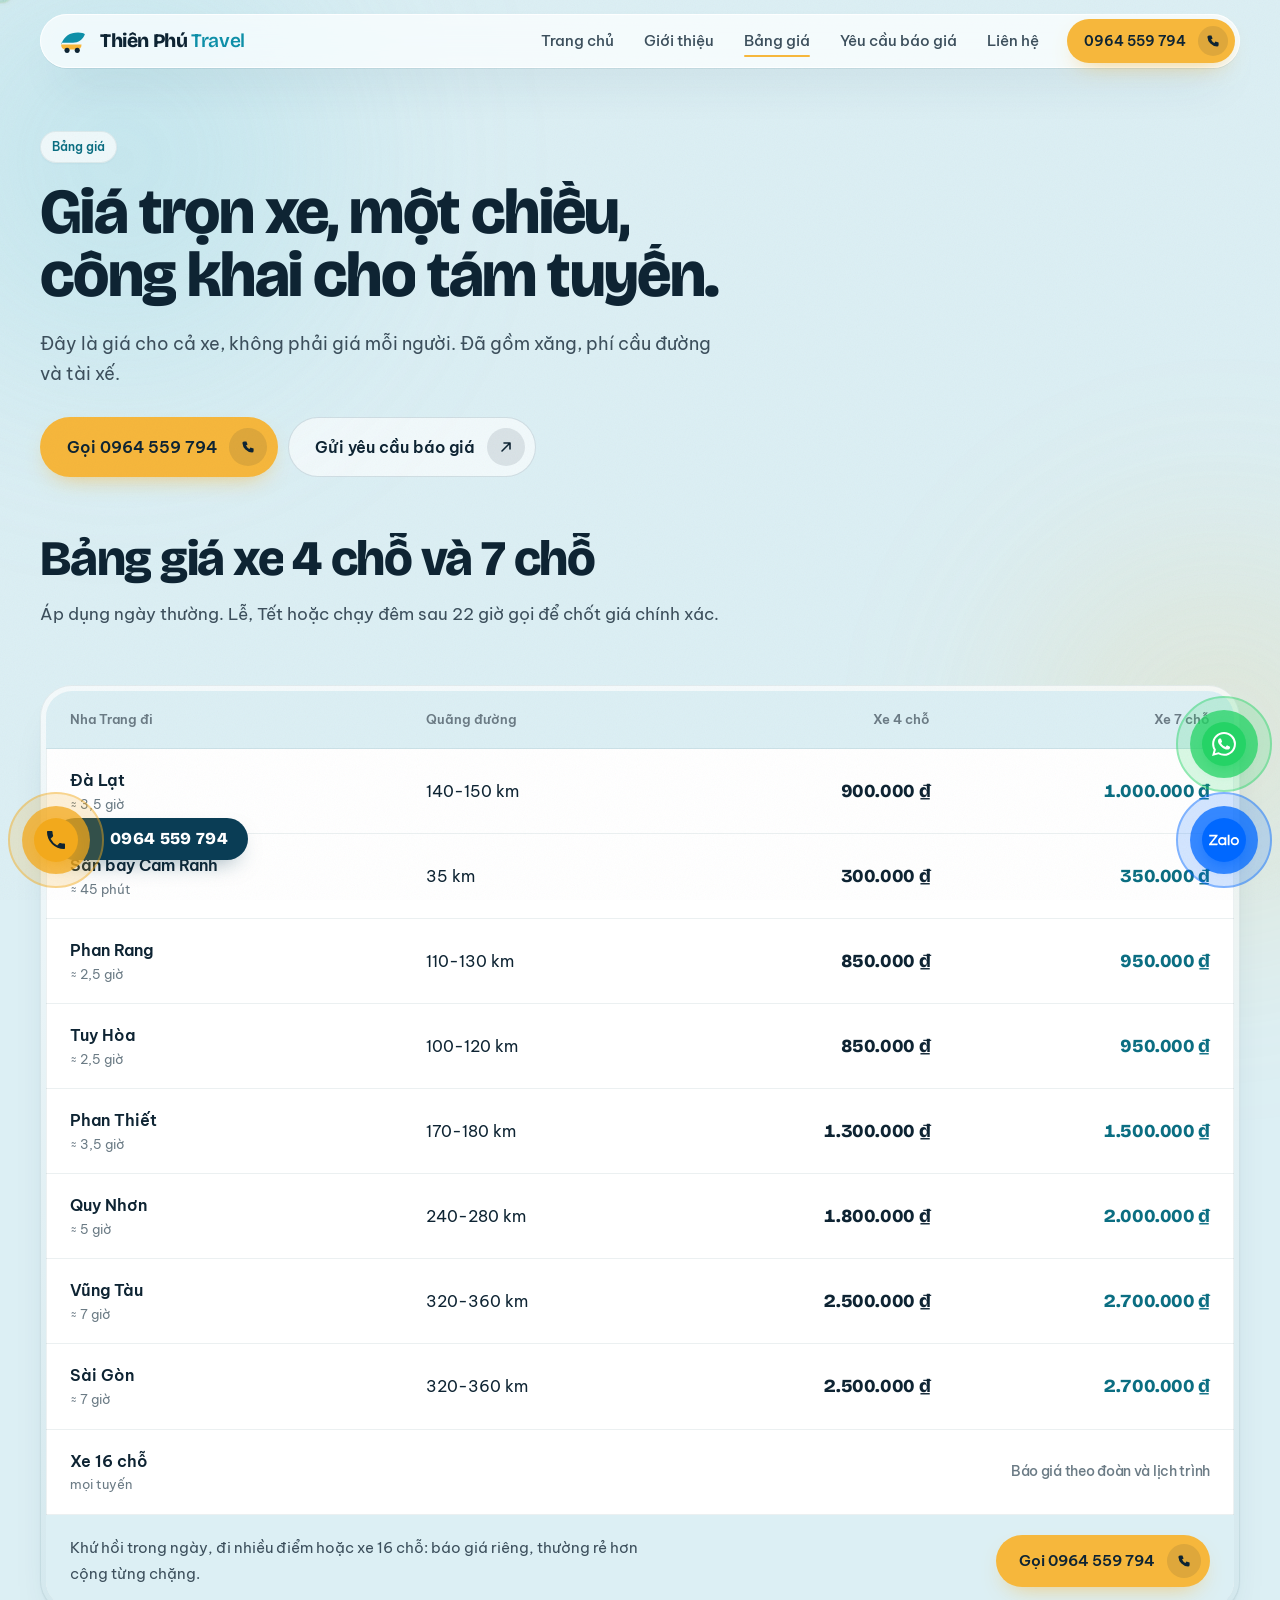
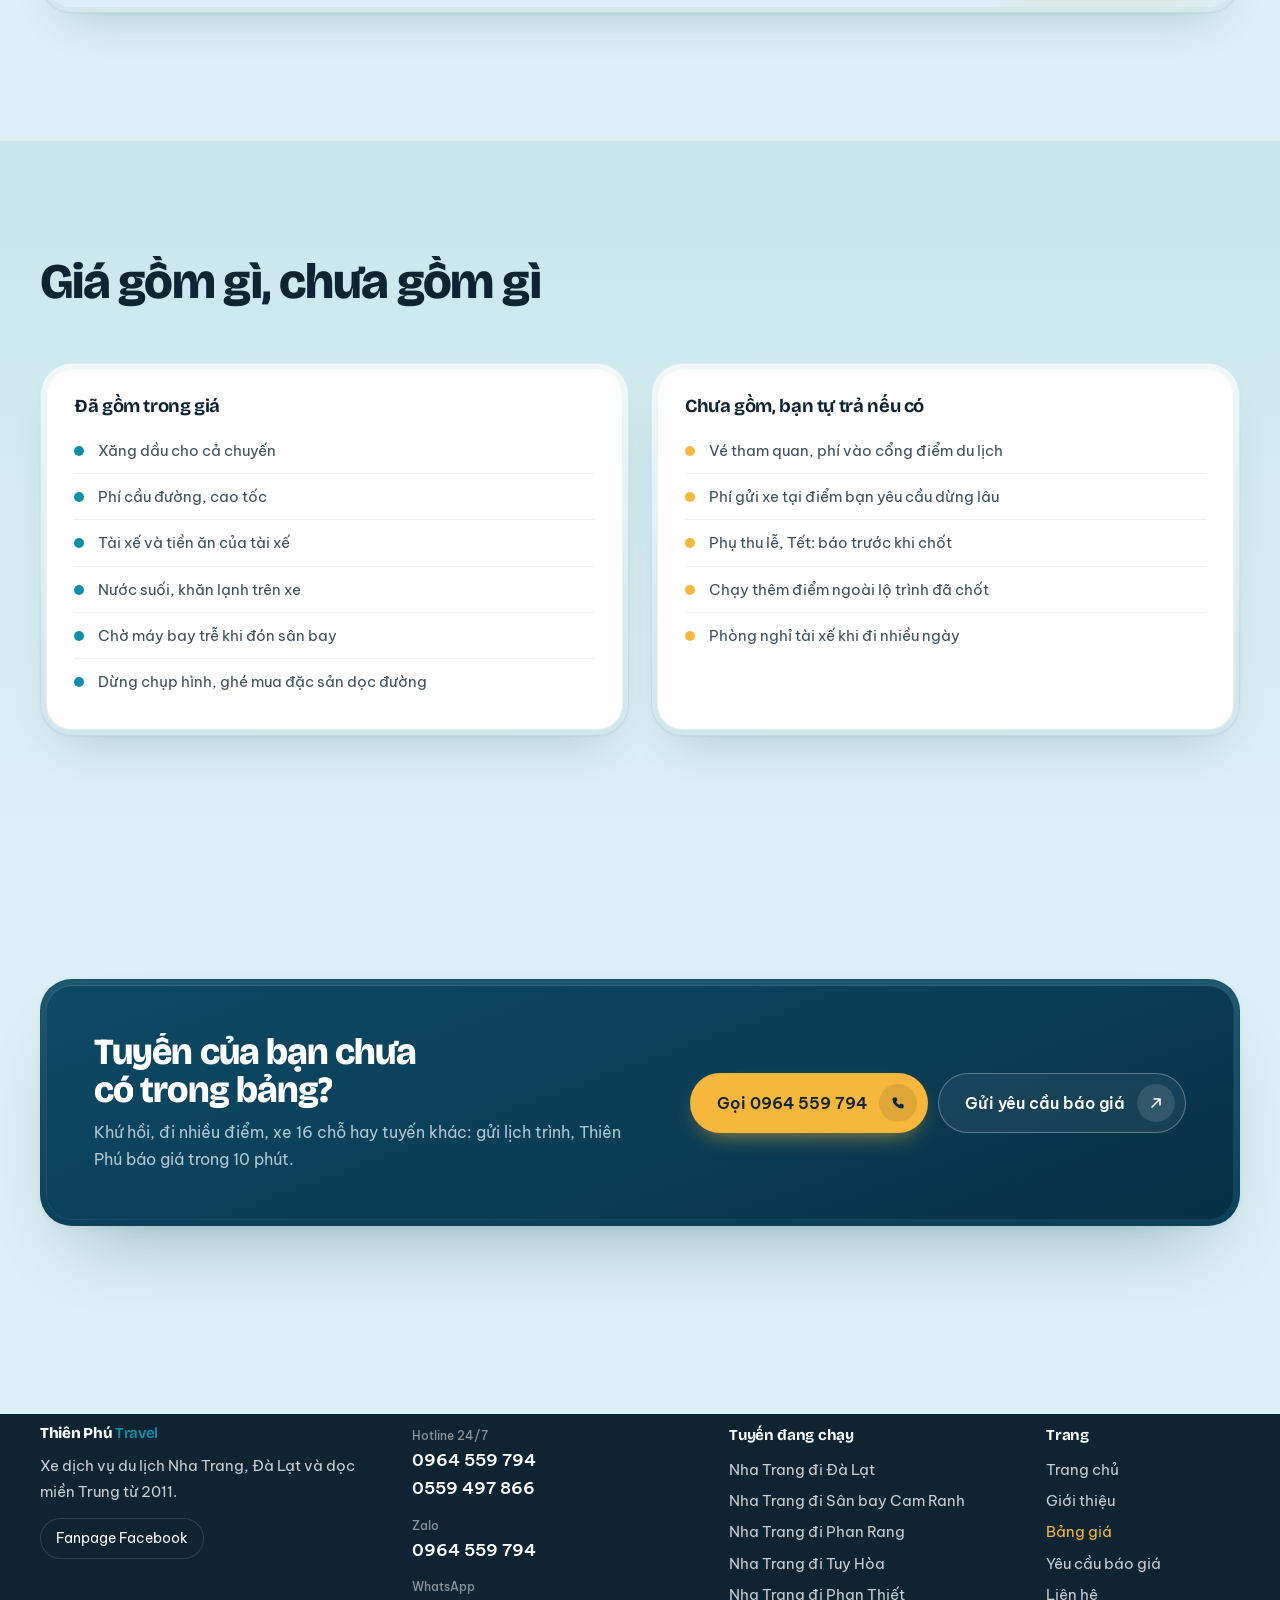
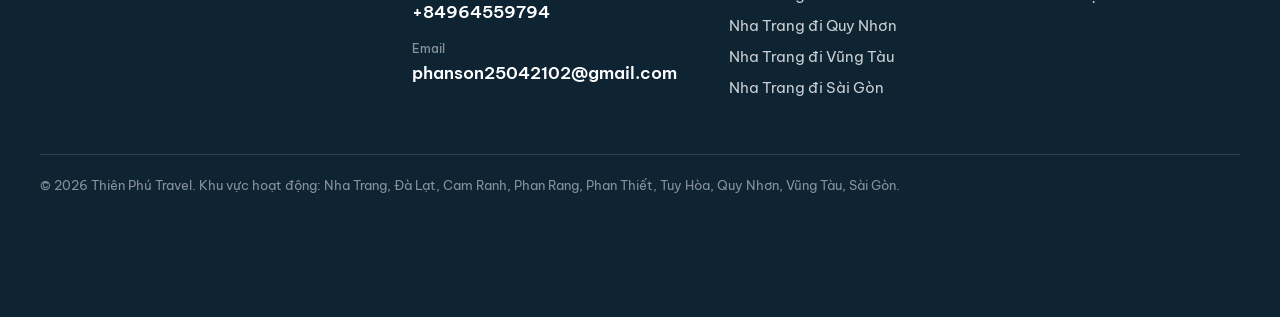
==== commit 02cf14d7: "fix: cập nhật giá Quy Nhơn, Đà Lạt 7 chỗ và đổi nền sang tông nước biển - Quy Nhơn: 1.800.000 (4 chỗ" ====
--- a/bang-gia.html
+++ b/bang-gia.html
@@ -4,11 +4,11 @@
 <meta charset="utf-8">
 <meta name="viewport" content="width=device-width, initial-scale=1">
 <title>Bảng giá xe dịch vụ Nha Trang đi Đà Lạt, Cam Ranh, Phan Rang, Sài Gòn — Thiên Phú Travel</title>
-<meta name="description" content="Giá trọn xe 4 chỗ và 7 chỗ từ Nha Trang: Đà Lạt 900.000, sân bay Cam Ranh 300.000, Phan Rang 850.000, Phan Thiết 1.300.000, Quy Nhơn 2.000.000, Sài Gòn 2.500.000. Đã gồm xăng, cầu đường, tài xế.">
+<meta name="description" content="Giá trọn xe 4 chỗ và 7 chỗ từ Nha Trang: Đà Lạt 900.000, sân bay Cam Ranh 300.000, Phan Rang 850.000, Phan Thiết 1.300.000, Quy Nhơn 1.800.000, Sài Gòn 2.500.000. Đã gồm xăng, cầu đường, tài xế.">
 <meta name="theme-color" content="#F4F7F8">
 <meta property="og:type" content="website">
 <meta property="og:title" content="Bảng giá xe dịch vụ Nha Trang đi Đà Lạt, Cam Ranh, Phan Rang, Sài Gòn — Thiên Phú Travel">
-<meta property="og:description" content="Giá trọn xe 4 chỗ và 7 chỗ từ Nha Trang: Đà Lạt 900.000, sân bay Cam Ranh 300.000, Phan Rang 850.000, Phan Thiết 1.300.000, Quy Nhơn 2.000.000, Sài Gòn 2.500.000. Đã gồm xăng, cầu đường, tài xế.">
+<meta property="og:description" content="Giá trọn xe 4 chỗ và 7 chỗ từ Nha Trang: Đà Lạt 900.000, sân bay Cam Ranh 300.000, Phan Rang 850.000, Phan Thiết 1.300.000, Quy Nhơn 1.800.000, Sài Gòn 2.500.000. Đã gồm xăng, cầu đường, tài xế.">
 <meta property="og:image" content="img/hero.jpg">
 <meta property="og:locale" content="vi_VN">
 <link rel="canonical" href="bang-gia.html">
--- a/css/style.css
+++ b/css/style.css
@@ -6,8 +6,8 @@
    ========================================================================== */
 
 :root{
-  --bg:#F4F7F8;
-  --bg-2:#EBF1F2;
+  --bg:#DCEFF4;
+  --bg-2:#C9E6ED;
   --white:#FFFFFF;
   --ink:#0E2433;
   --ink-2:#3C4F5C;
@@ -33,7 +33,7 @@
   --shadow-soft:0 1px 2px rgba(10,61,85,.04),0 24px 48px -28px rgba(10,61,85,.28);
   --shadow-float:0 2px 6px rgba(10,61,85,.05),0 40px 80px -40px rgba(10,61,85,.4);
   --z-nav:120;--z-overlay:110;--z-dock:90;--z-grain:5;
-  --surface:#FFFFFF;--surface-2:#F4F7F8;--nav-bg:rgba(255,255,255,.72);--overlay-bg:rgba(244,247,248,.86);
+  --surface:#FFFFFF;--surface-2:#EAF5F8;--nav-bg:rgba(255,255,255,.72);--overlay-bg:rgba(220,239,244,.86);
   --bezel-top:rgba(255,255,255,.7);--bezel-bot:rgba(10,61,85,.04);--core-hi:rgba(255,255,255,.9);
 }
 @media (prefers-color-scheme:dark){
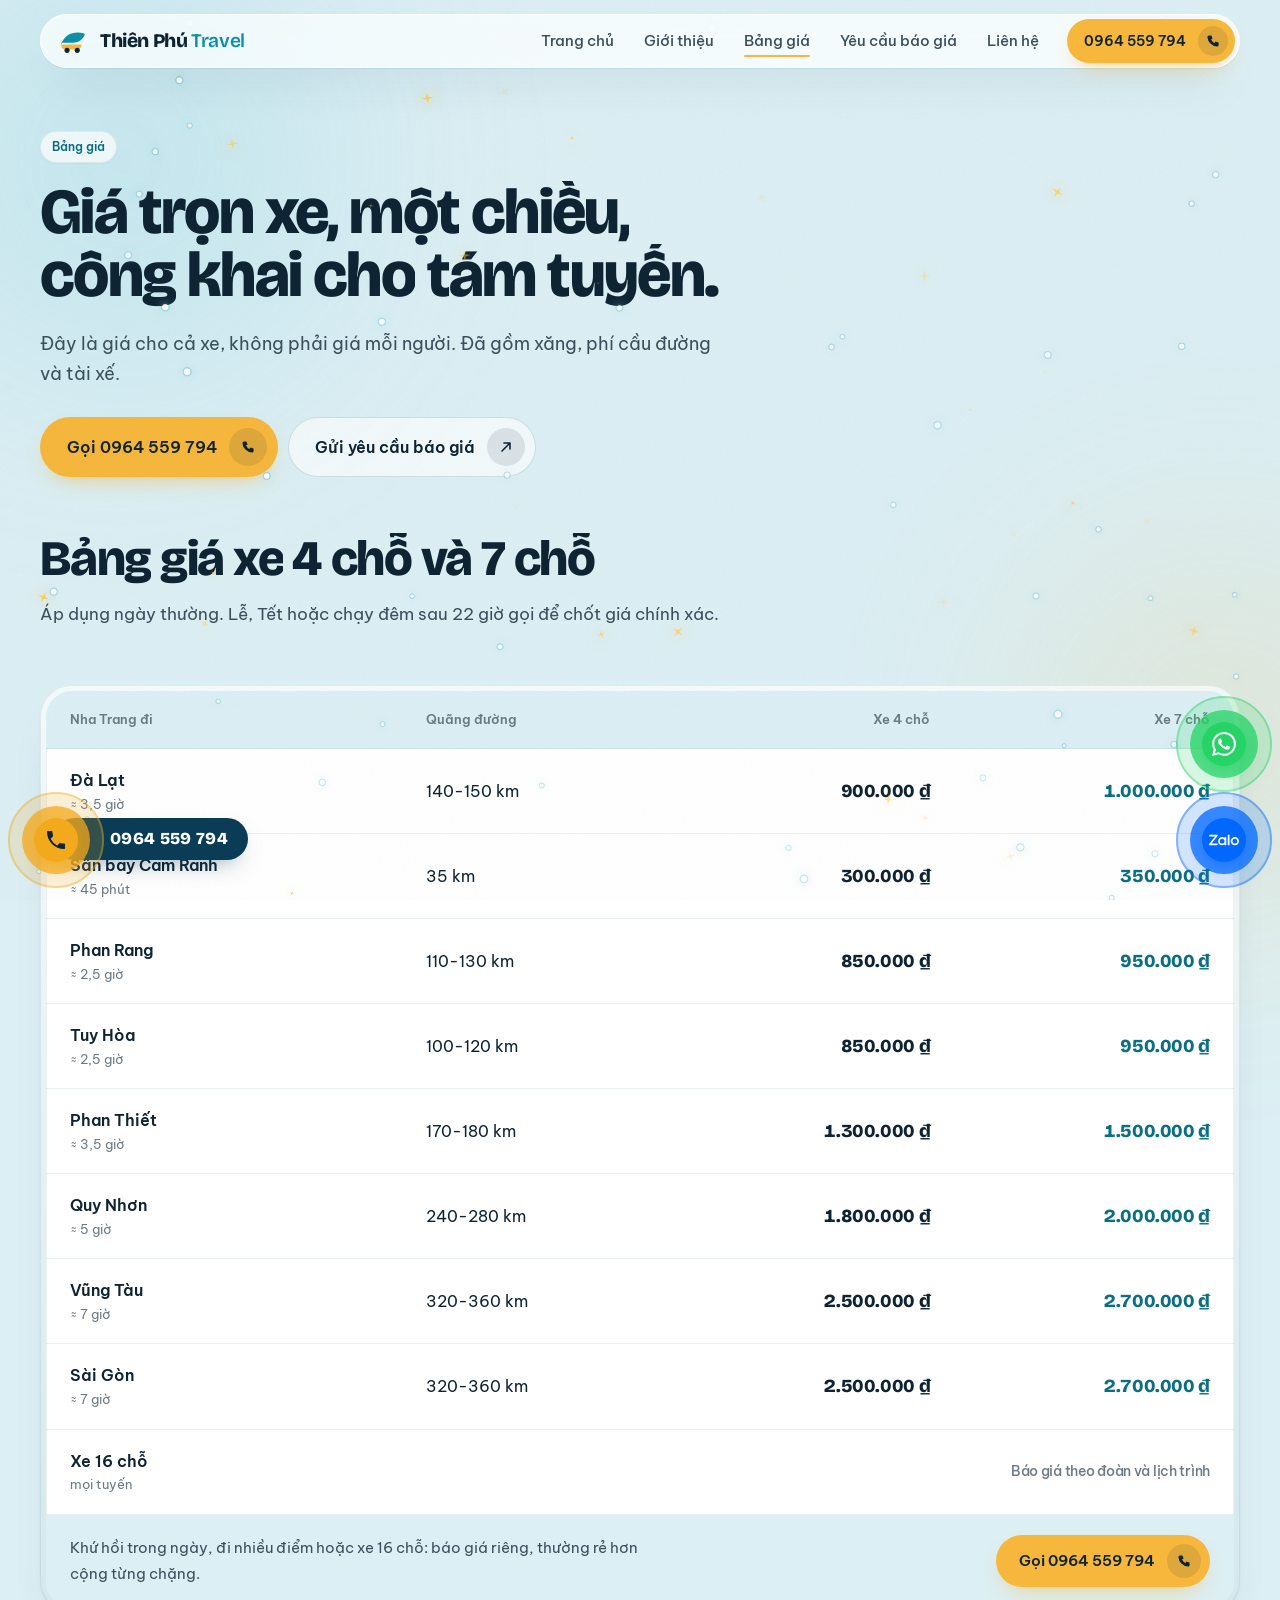
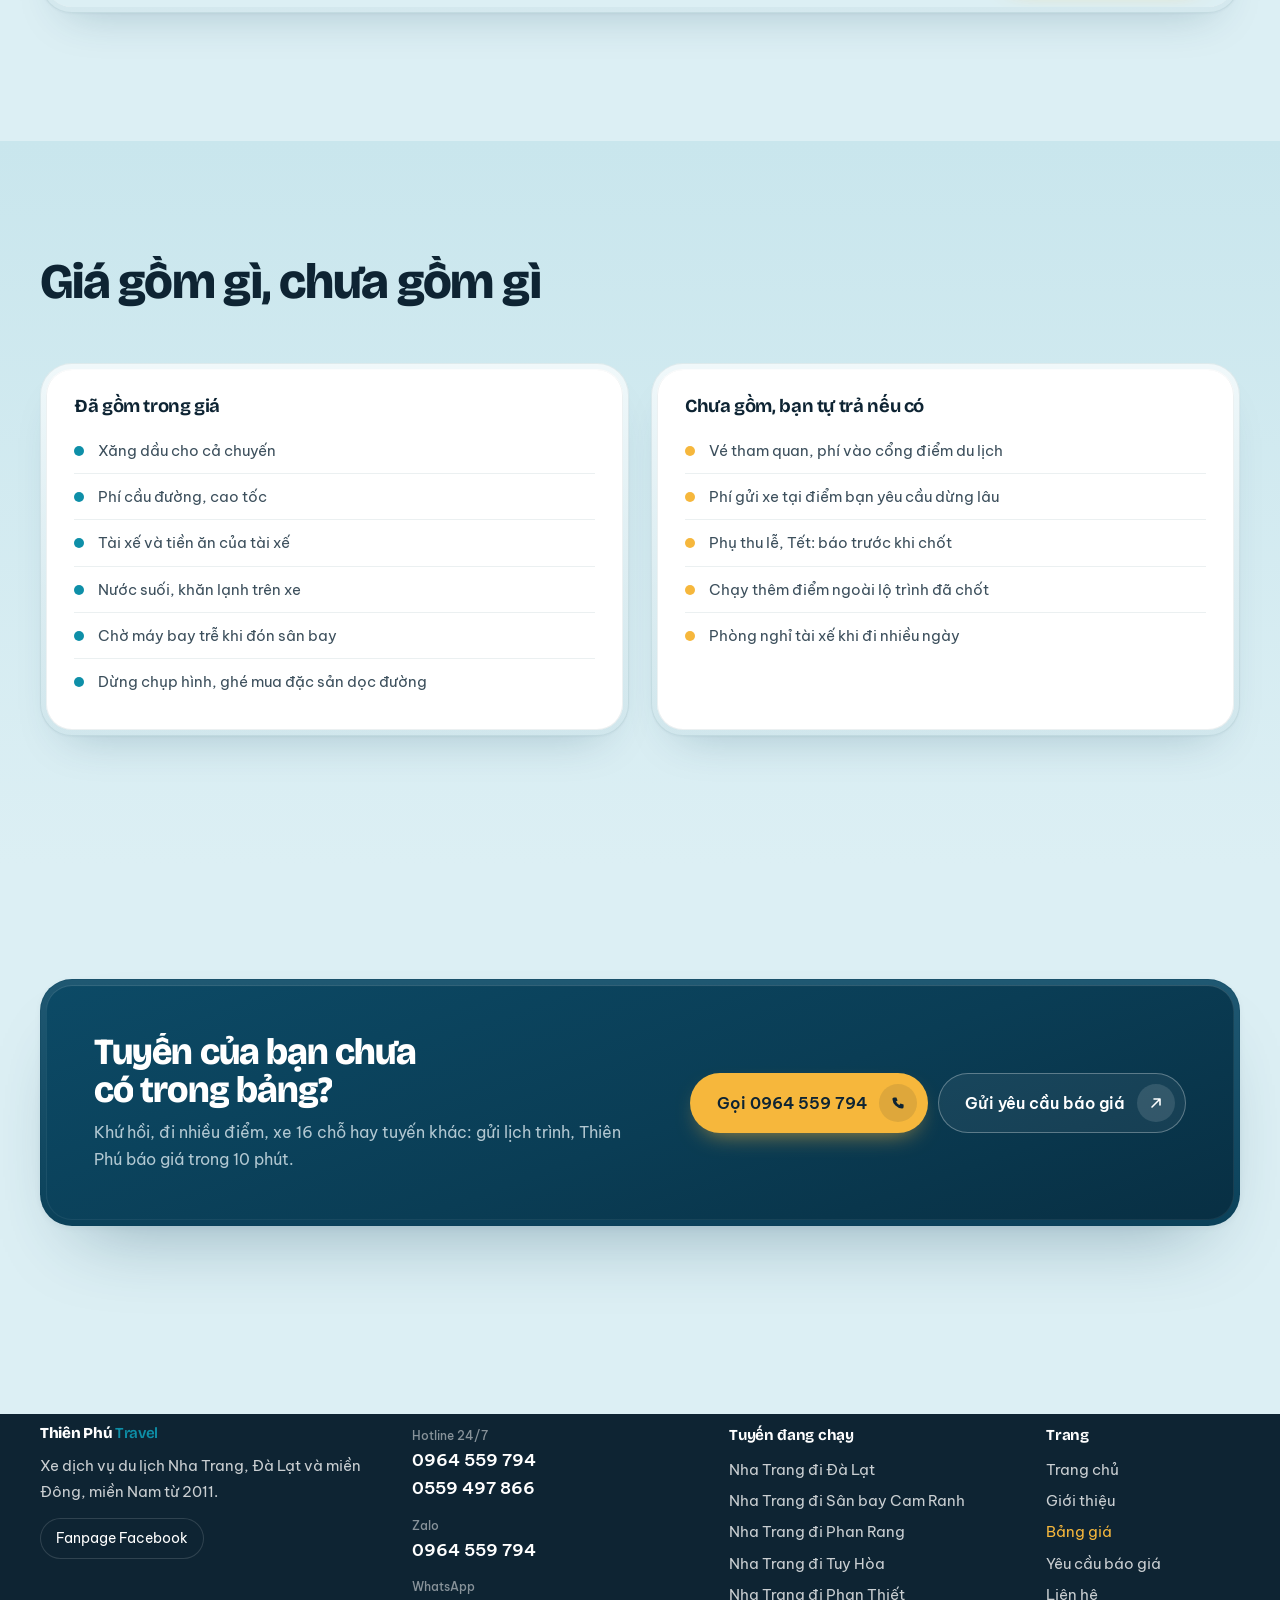
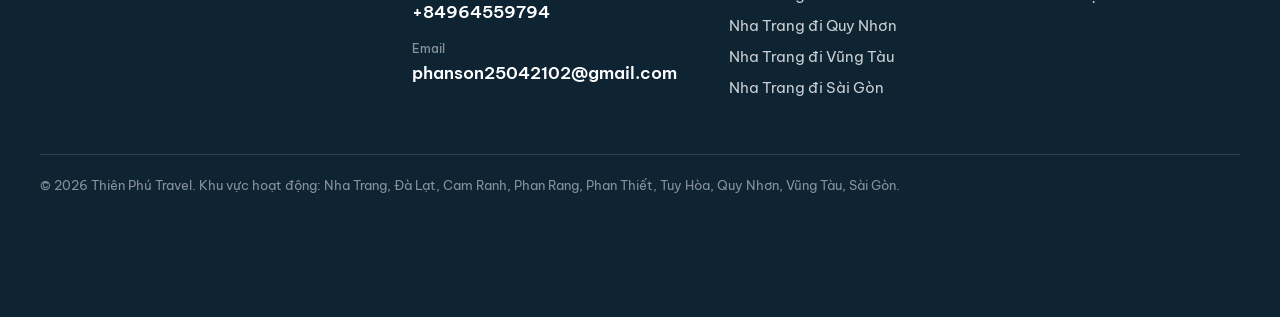
==== commit f46c979a: "feat: chuẩn bị đo lường quảng cáo (Pixel, Google tag, UTM) - js/track.js: nạp Meta Pixel / Google ta" ====
--- a/bang-gia.html
+++ b/bang-gia.html
@@ -112,6 +112,7 @@
 <div id="siteDock"></div>
 
 <script src="js/content.js"></script>
+<script src="js/track.js"></script>
 <script src="js/layout.js"></script>
 <script src="js/app.js"></script>
 <script src="js/effects.js"></script>
--- a/css/style.css
+++ b/css/style.css
@@ -302,13 +302,14 @@
 .car:nth-child(3){grid-column:1/-1}
 .car:nth-child(3) .core{display:grid;grid-template-columns:minmax(0,1.1fr) minmax(0,1fr);align-items:center;gap:24px;padding:8px 24px 8px 8px}
 .car:nth-child(3) .car__body{padding:12px 0}
-.car .core{padding:8px 8px 22px;display:flex;flex-direction:column;gap:14px}
+.car{display:flex;flex-direction:column}
+.car .core{flex:1;padding:8px 8px 22px;display:flex;flex-direction:column;gap:14px}
 .car img{width:100%;height:auto;border-radius:calc(var(--r-xl) - 14px)}
-.car__body{padding:4px 12px 0}
+.car__body{padding:4px 12px 0;flex:1;display:flex;flex-direction:column}
 .car__spec{display:flex;gap:22px;margin:10px 0 12px;font-size:.85rem;color:var(--muted)}
 .car__spec b{display:block;color:var(--ink);font-weight:600;font-size:1rem}
 .car__body>p{color:var(--ink-2);font-size:.95rem}
-.car__from{margin-top:14px;font-size:.9rem;color:var(--muted)}
+.car__from{margin-top:auto;padding-top:14px;font-size:.9rem;color:var(--muted)}
 .car__from b{font-family:var(--display);font-weight:800;color:var(--sea-ink);font-size:1.15rem;letter-spacing:-.02em}
 .car__from a{color:var(--sea-ink);text-decoration:underline;text-underline-offset:3px}
 
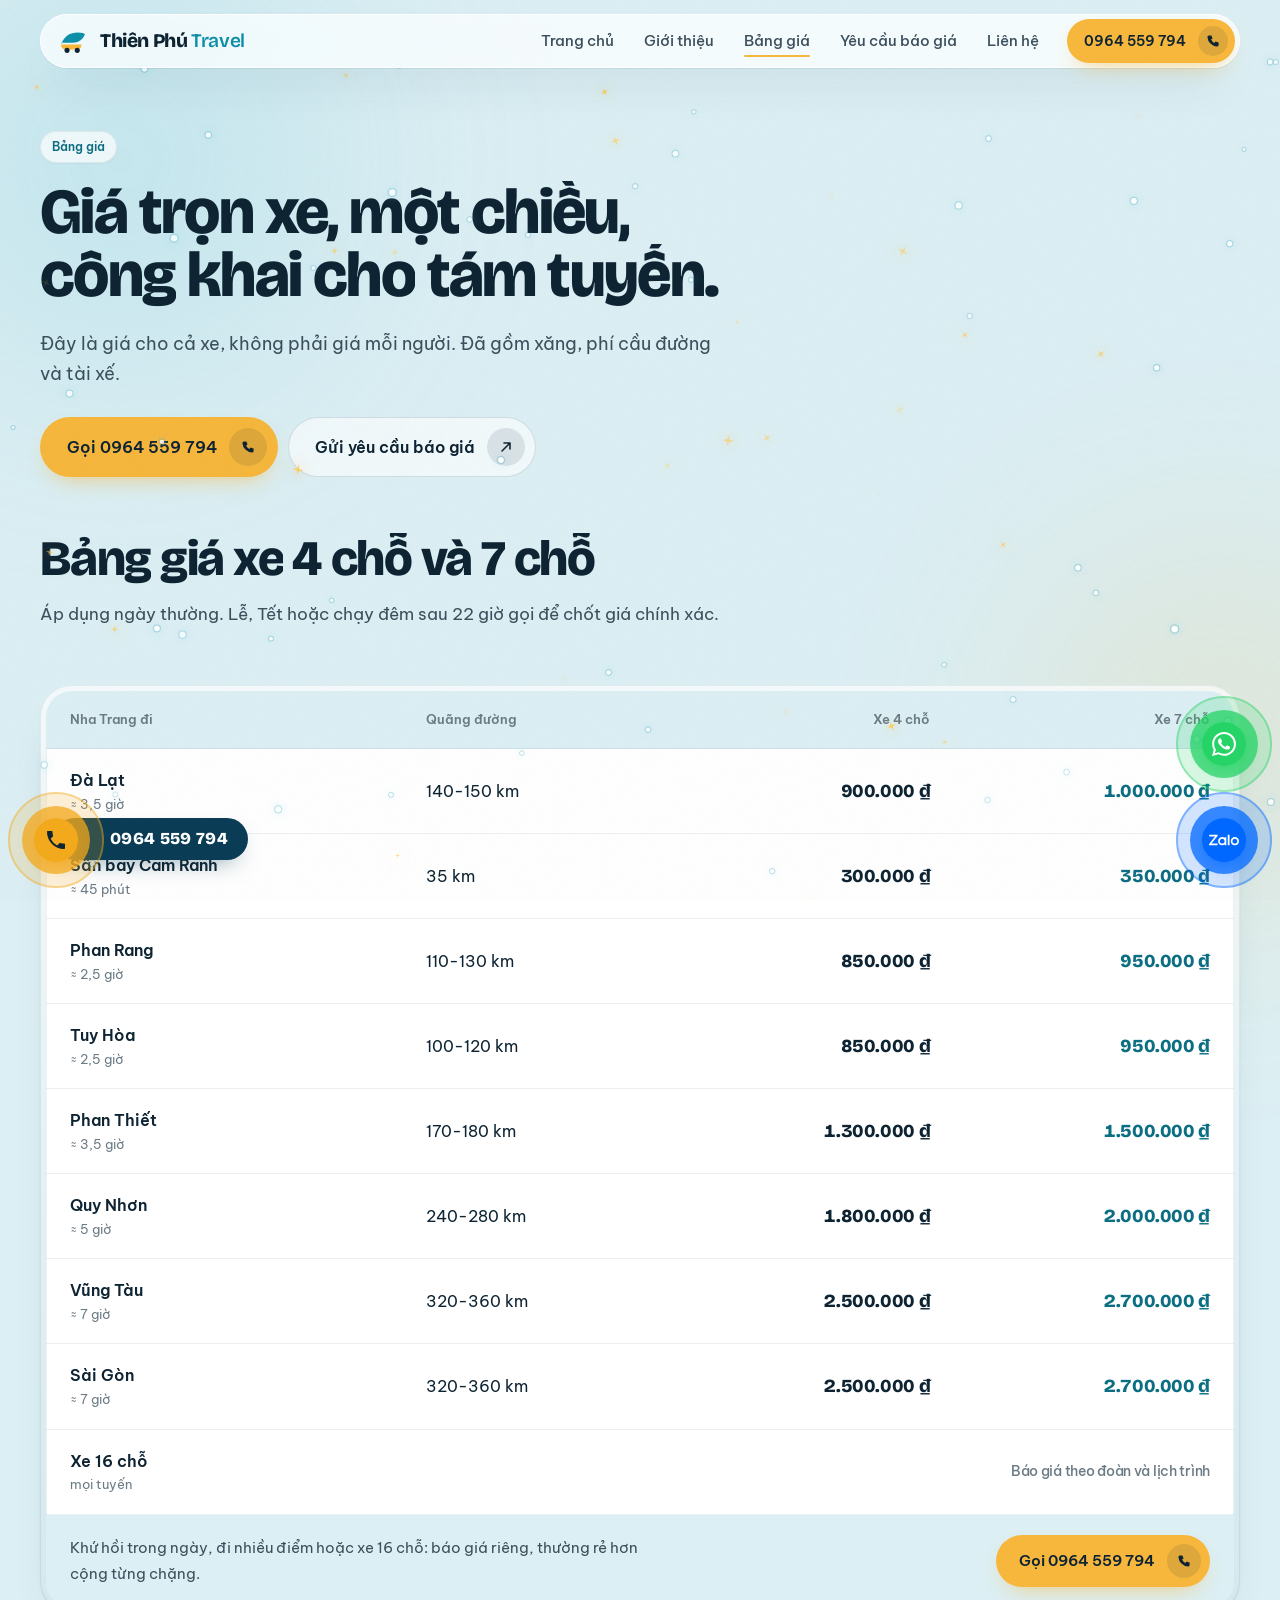
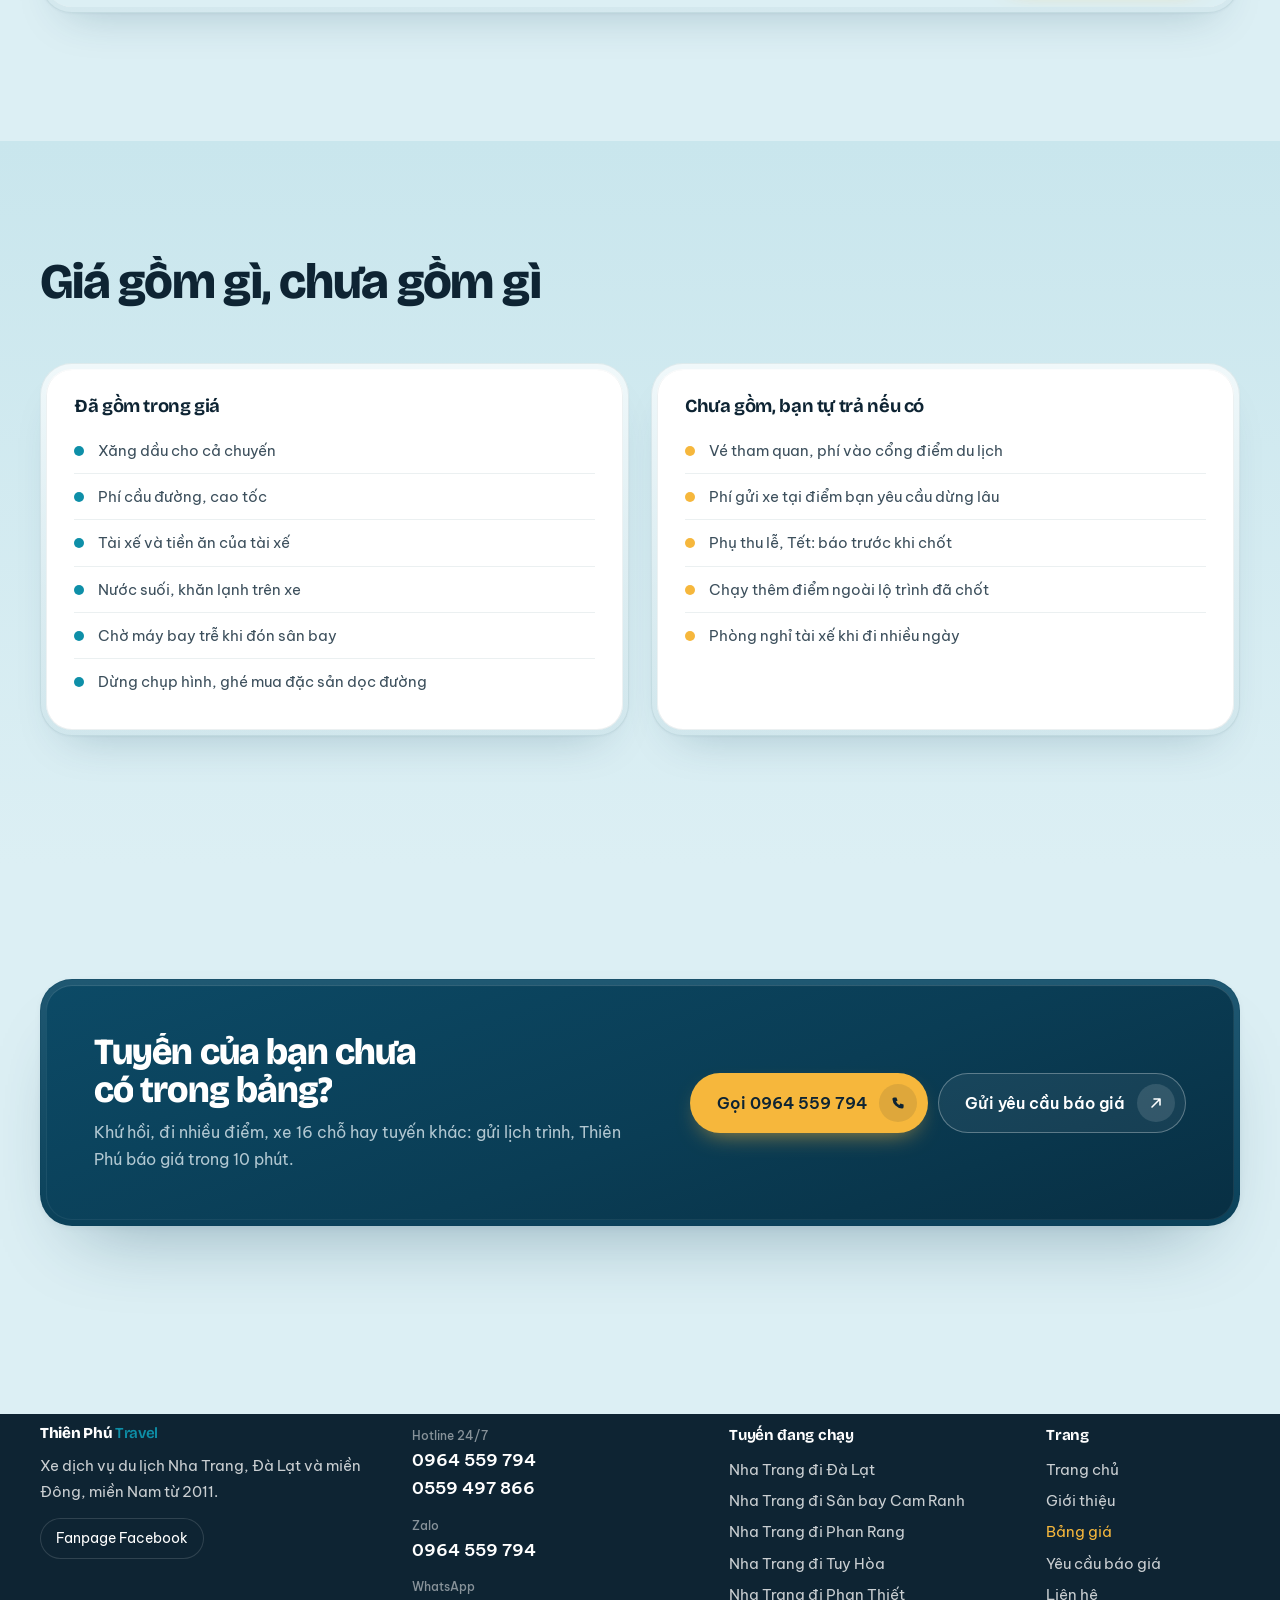
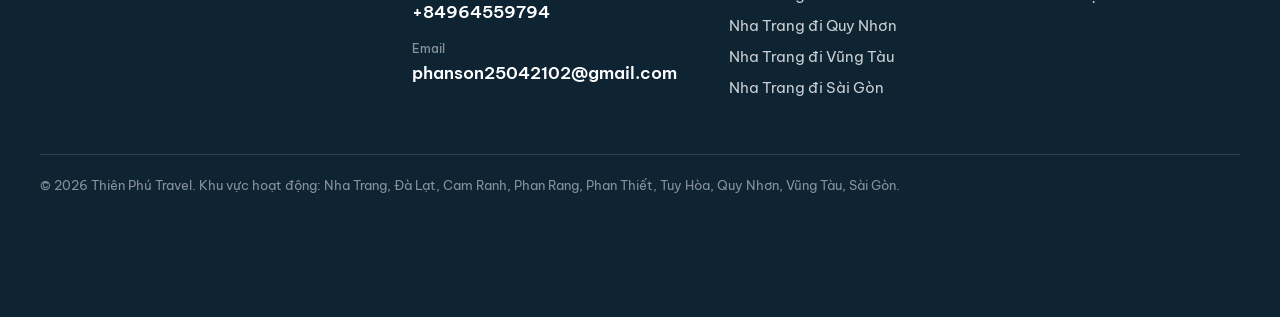
==== commit c6519770: "feat: canonical, og:url, robots.txt và sitemap.xml cho tên miền phucphucar.com Co-Authored-By: Claud" ====
--- a/bang-gia.html
+++ b/bang-gia.html
@@ -11,7 +11,8 @@
 <meta property="og:description" content="Giá trọn xe 4 chỗ và 7 chỗ từ Nha Trang: Đà Lạt 900.000, sân bay Cam Ranh 300.000, Phan Rang 850.000, Phan Thiết 1.300.000, Quy Nhơn 1.800.000, Sài Gòn 2.500.000. Đã gồm xăng, cầu đường, tài xế.">
 <meta property="og:image" content="img/hero.jpg">
 <meta property="og:locale" content="vi_VN">
-<link rel="canonical" href="bang-gia.html">
+<link rel="canonical" href="https://phucphucar.com/bang-gia">
+<meta property="og:url" content="https://phucphucar.com/bang-gia">
 <link rel="icon" href="data:image/svg+xml,%3Csvg xmlns='http://www.w3.org/2000/svg' viewBox='0 0 40 40'%3E%3Crect width='40' height='40' rx='10' fill='%230A3D55'/%3E%3Cpath d='M8 23c4-9 9-13 18-13 3 0 6 1 7 2-2 5-7 9-13 9H8z' fill='%2362C3D6'/%3E%3Cpath d='M8 23h22c0 4-2 6-6 6H14c-4 0-6-2-6-6z' fill='%23F6B73C'/%3E%3C/svg%3E">
 <link rel="preconnect" href="https://fonts.googleapis.com">
 <link rel="preconnect" href="https://fonts.gstatic.com" crossorigin>
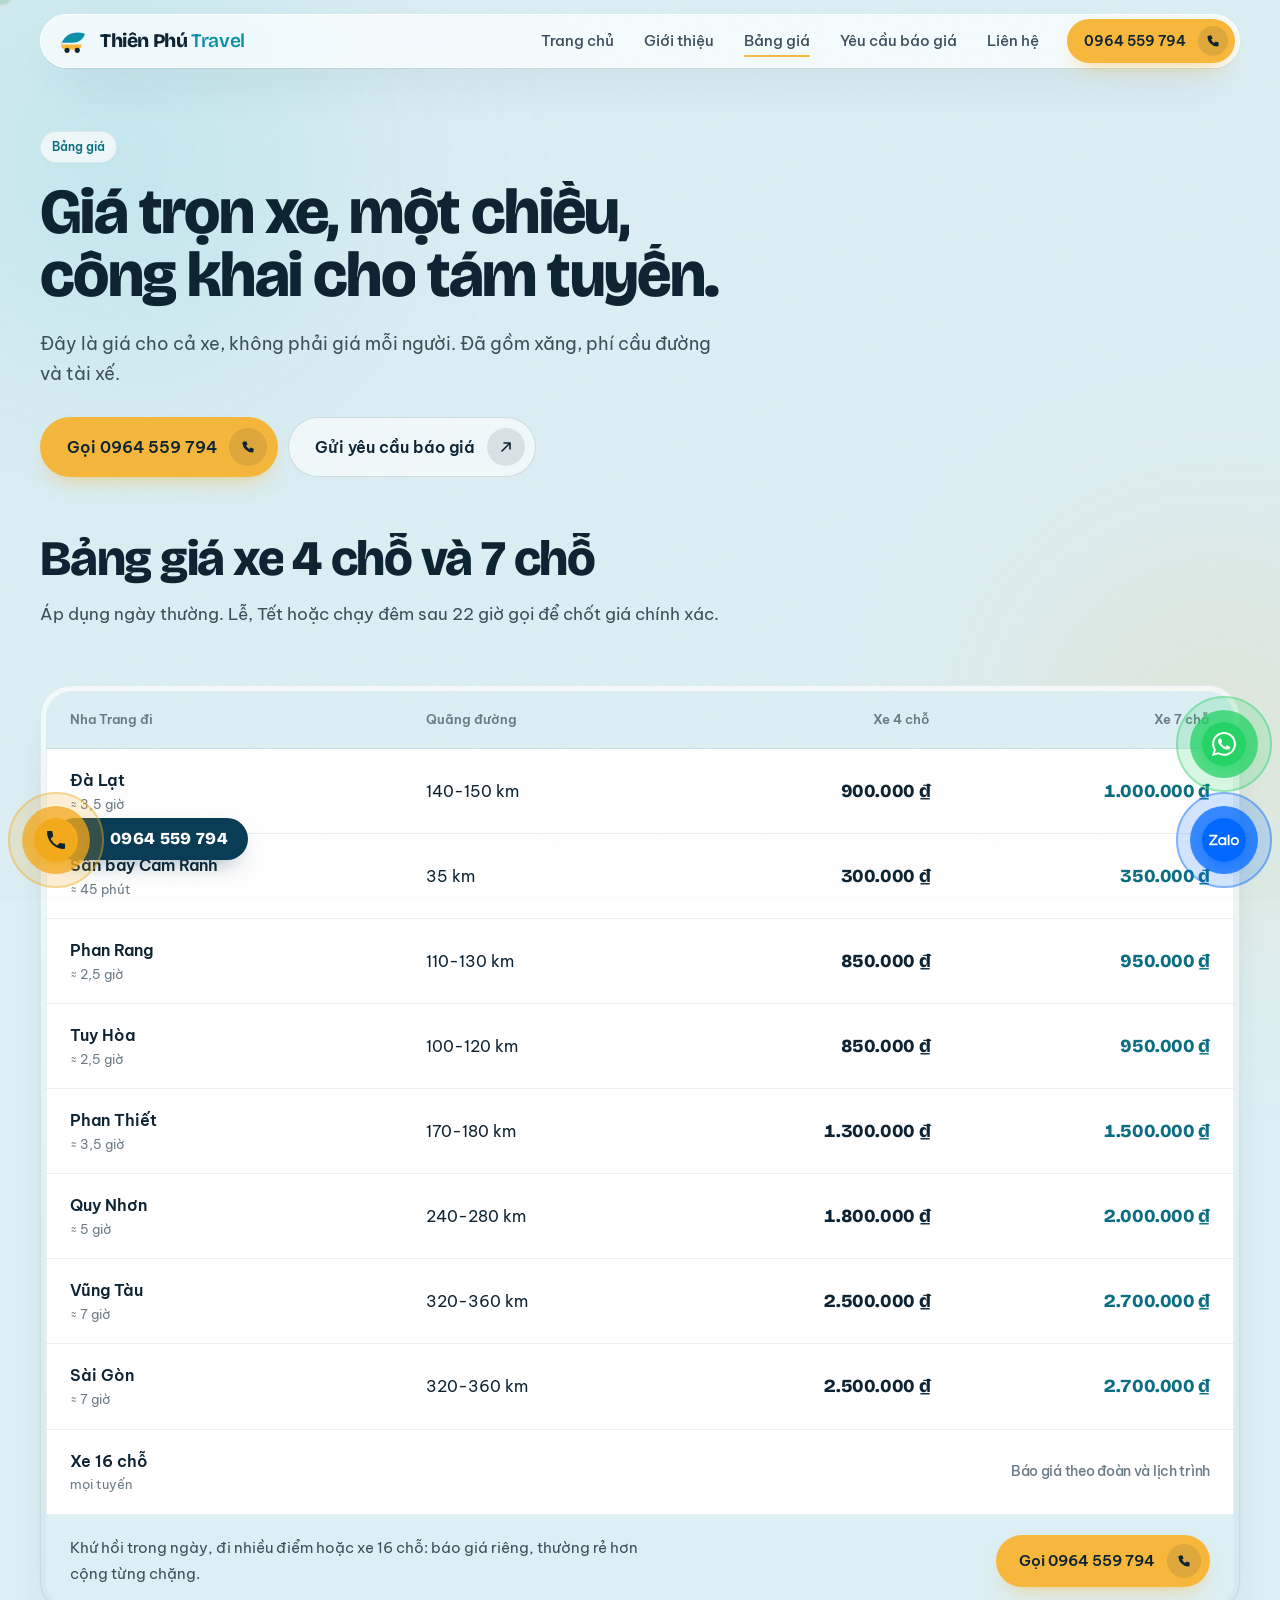
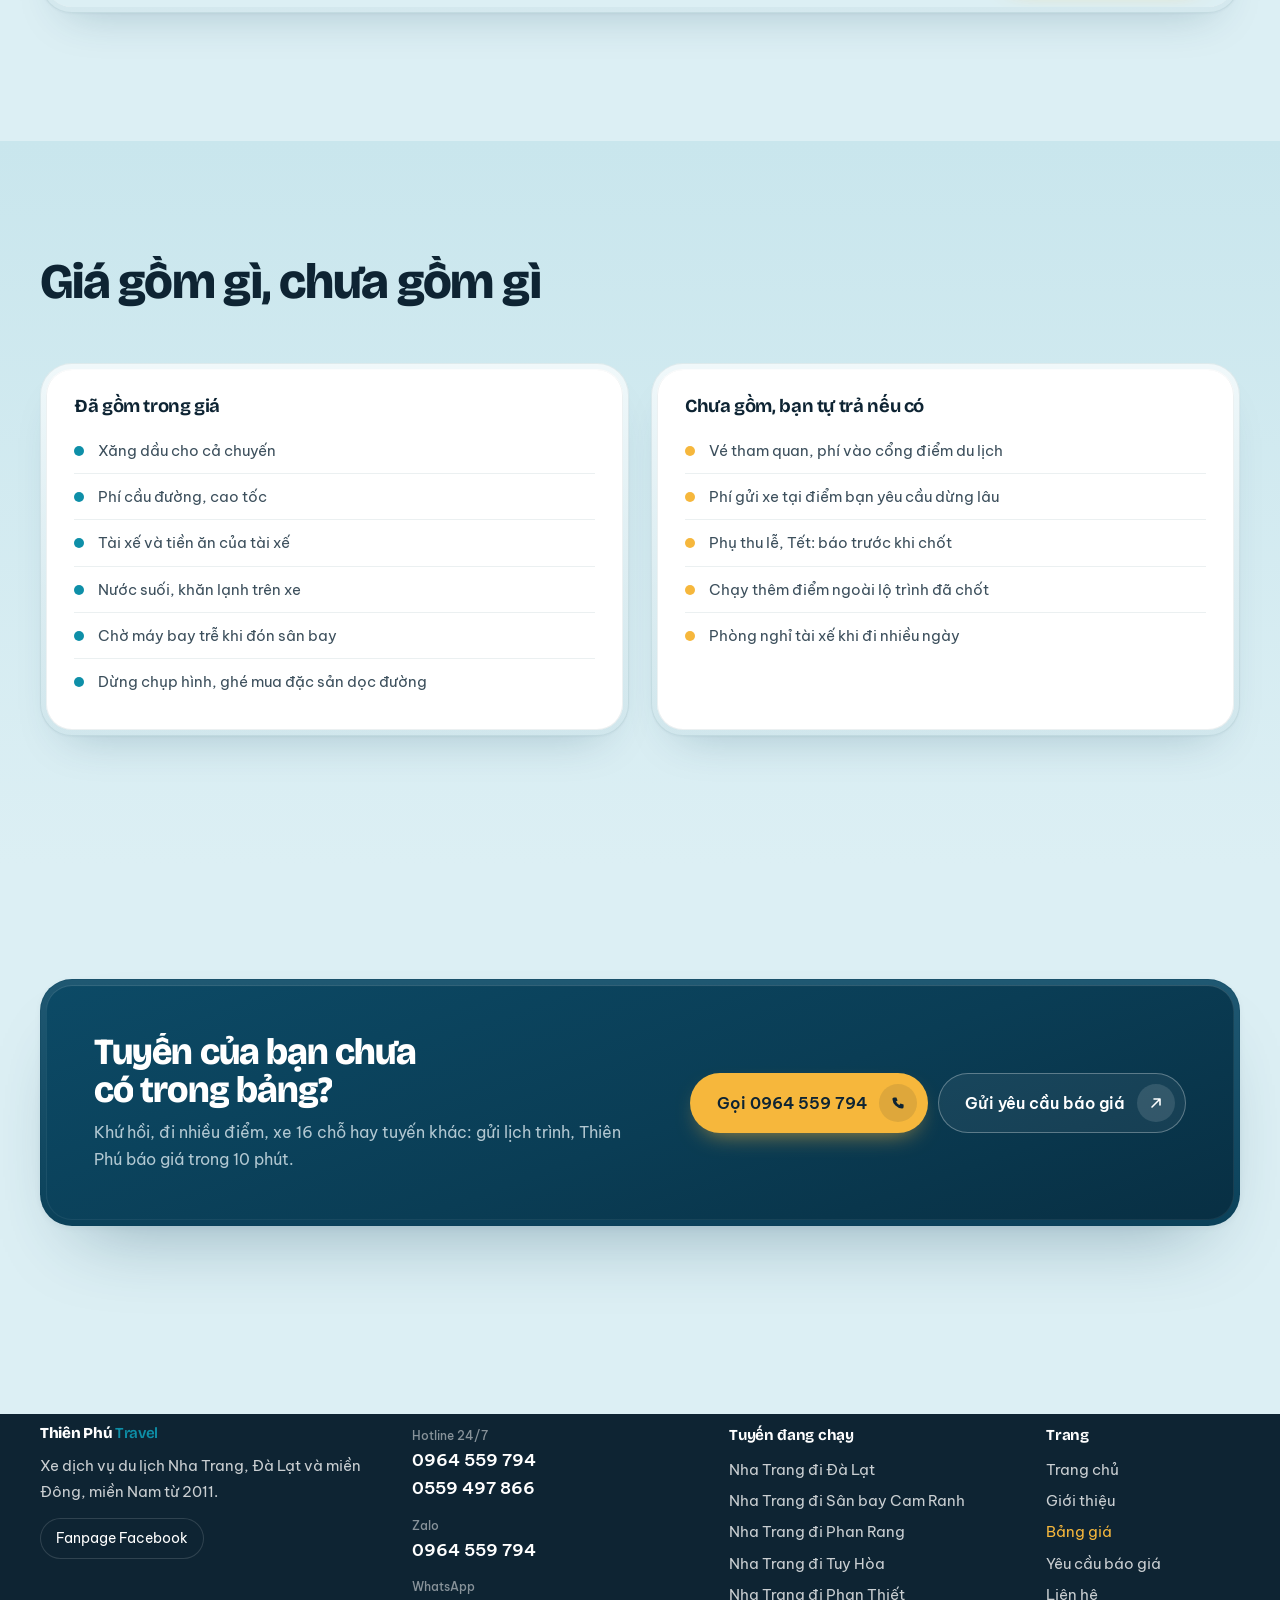
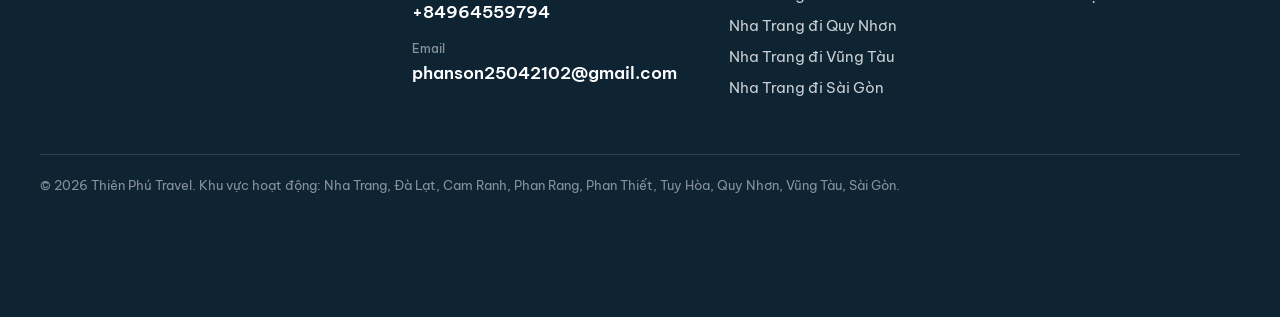
==== commit cb730779: "feat: thẻ meta xác minh tên miền Facebook Co-Authored-By: Claude Fable 5.1 <noreply@anthropic.com>" ====
--- a/bang-gia.html
+++ b/bang-gia.html
@@ -12,6 +12,7 @@
 <meta property="og:image" content="img/hero.jpg">
 <meta property="og:locale" content="vi_VN">
 <link rel="canonical" href="https://phucphucar.com/bang-gia">
+<meta name="facebook-domain-verification" content="80flu518w3gnijym9yvctttt11ngsz">
 <meta property="og:url" content="https://phucphucar.com/bang-gia">
 <link rel="icon" href="data:image/svg+xml,%3Csvg xmlns='http://www.w3.org/2000/svg' viewBox='0 0 40 40'%3E%3Crect width='40' height='40' rx='10' fill='%230A3D55'/%3E%3Cpath d='M8 23c4-9 9-13 18-13 3 0 6 1 7 2-2 5-7 9-13 9H8z' fill='%2362C3D6'/%3E%3Cpath d='M8 23h22c0 4-2 6-6 6H14c-4 0-6-2-6-6z' fill='%23F6B73C'/%3E%3C/svg%3E">
 <link rel="preconnect" href="https://fonts.googleapis.com">
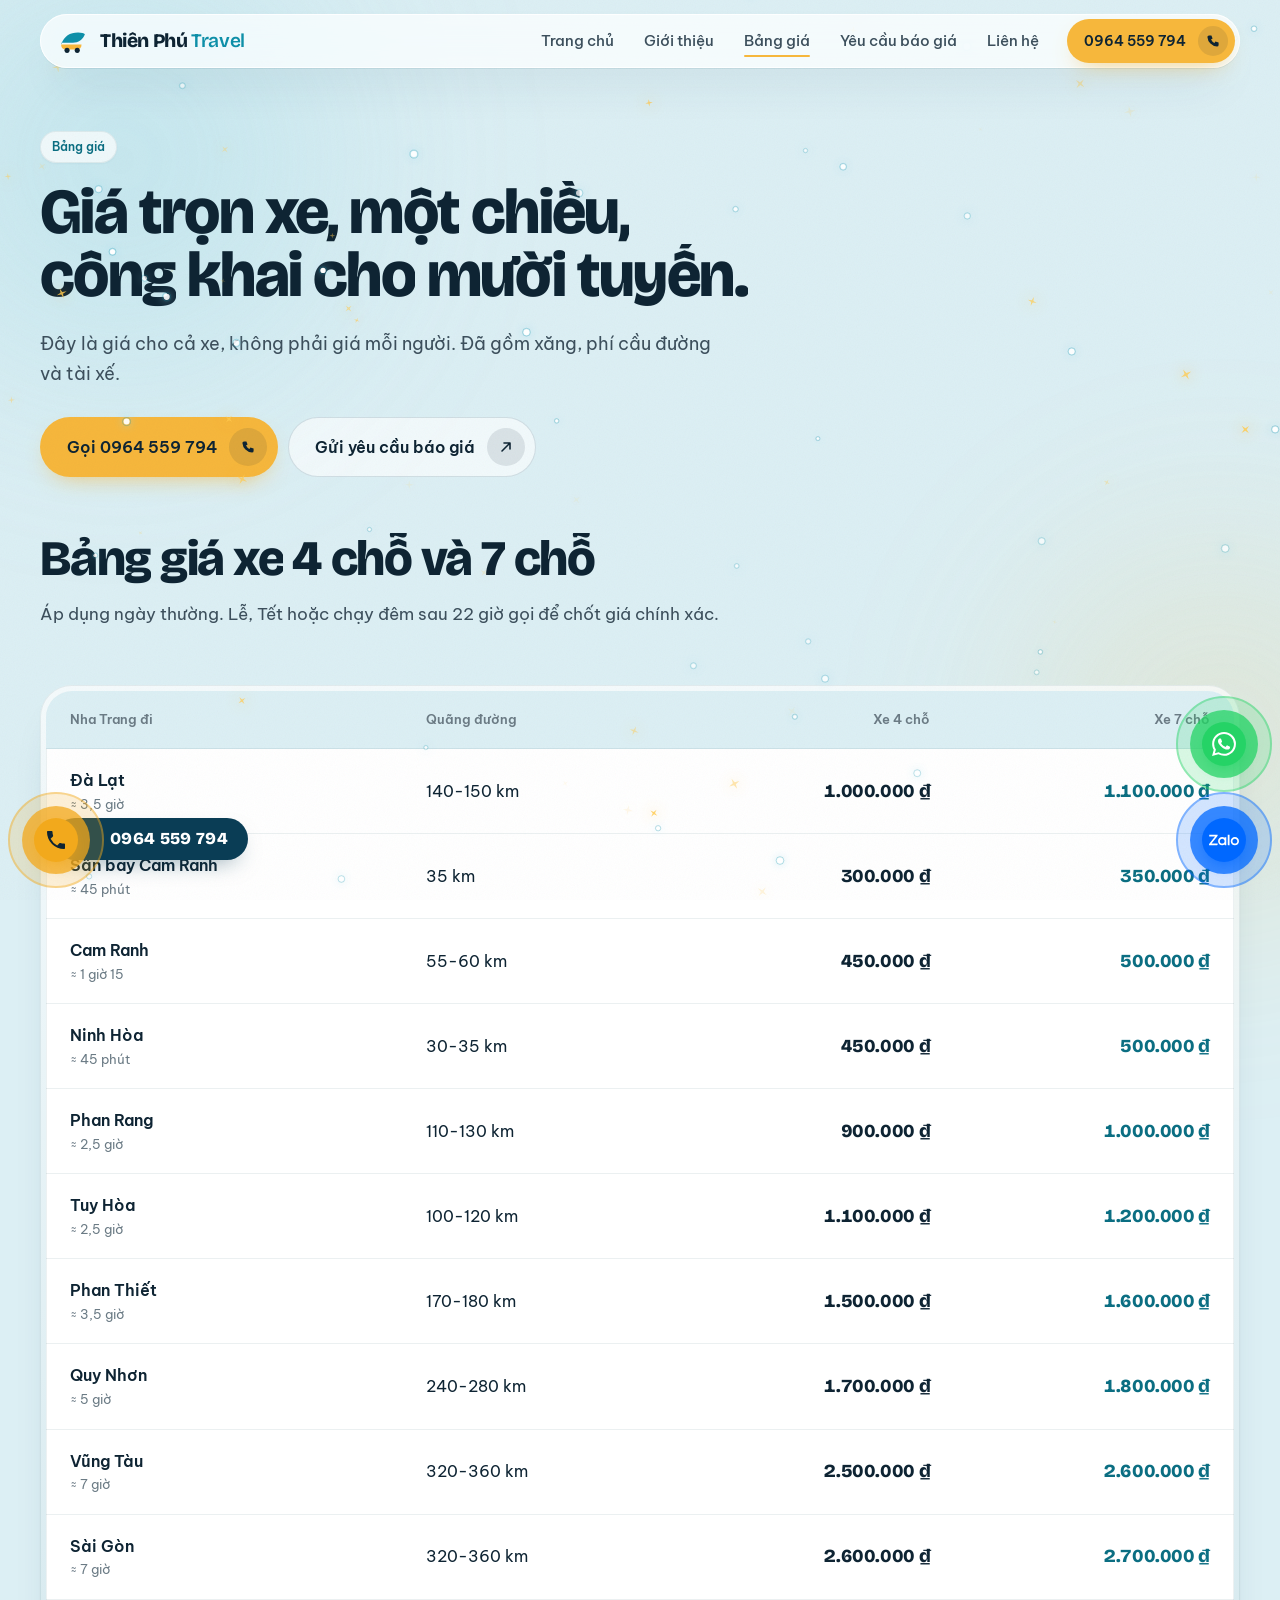
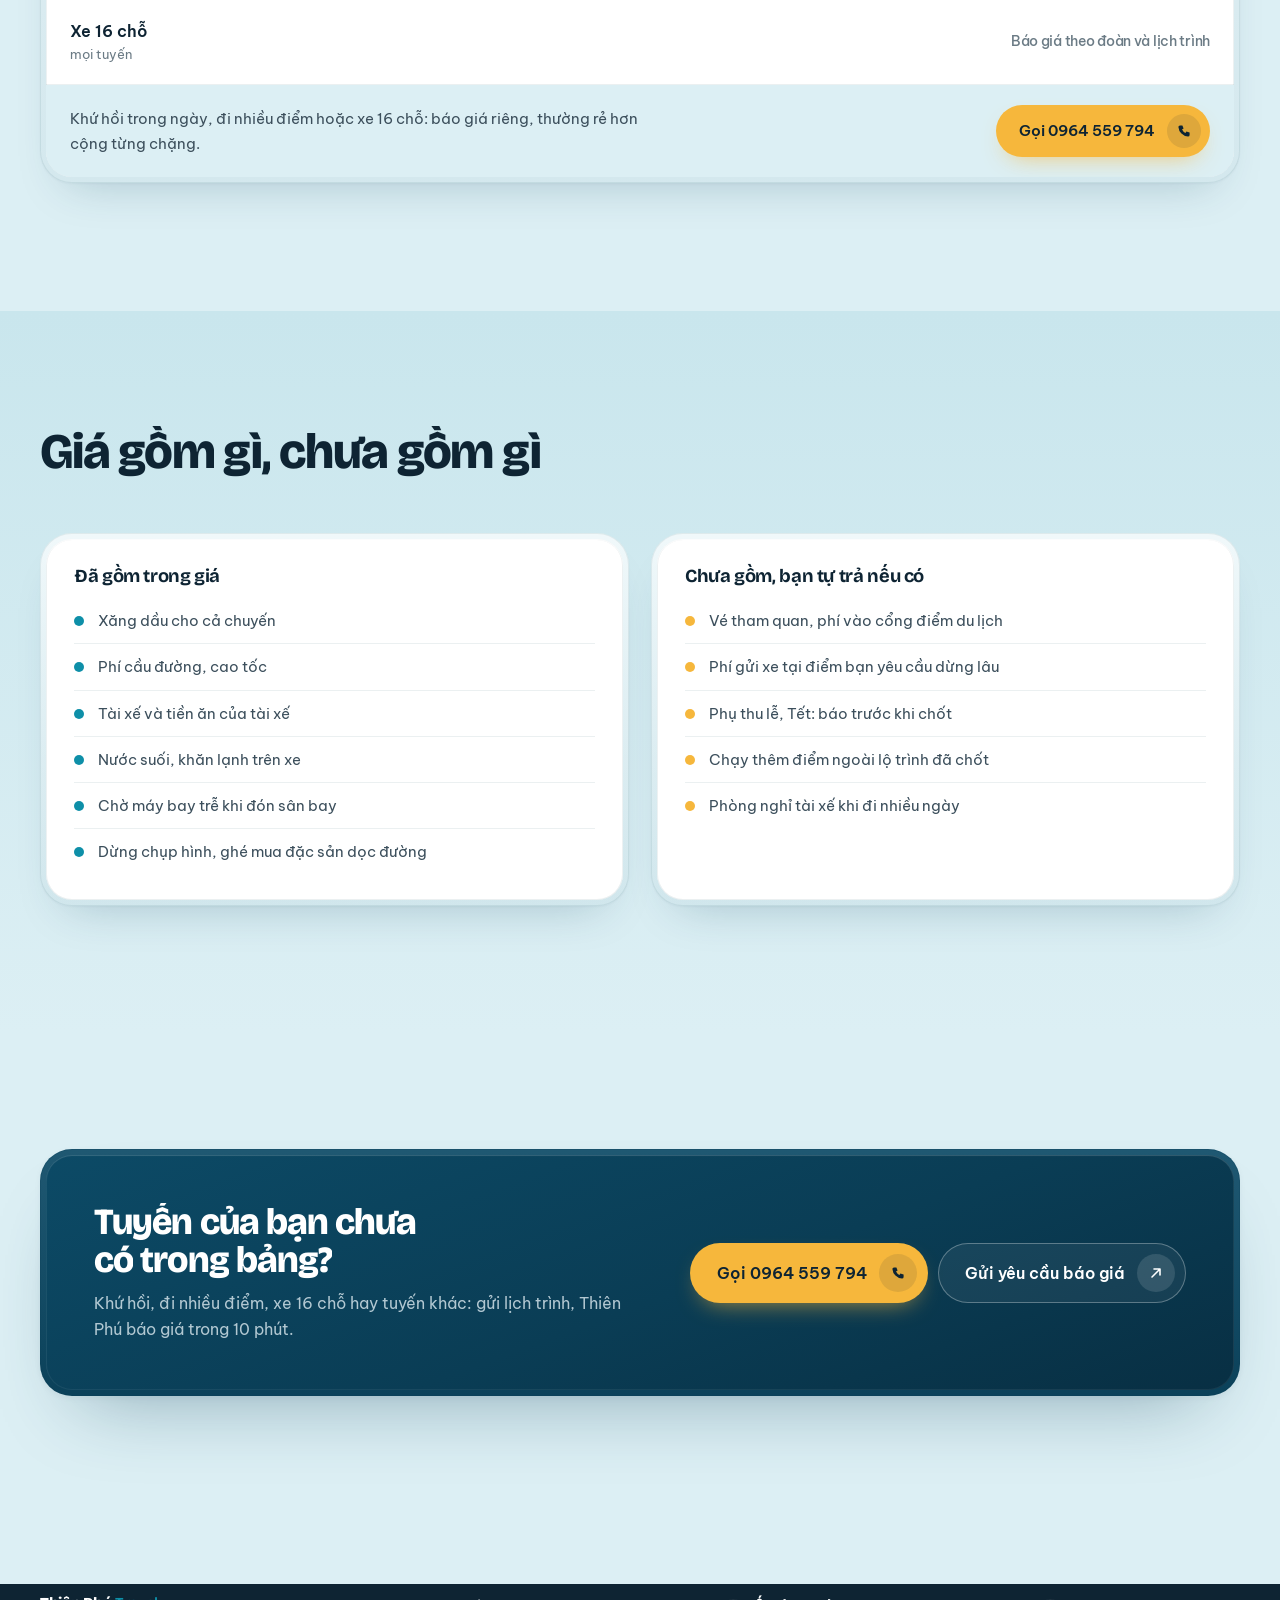
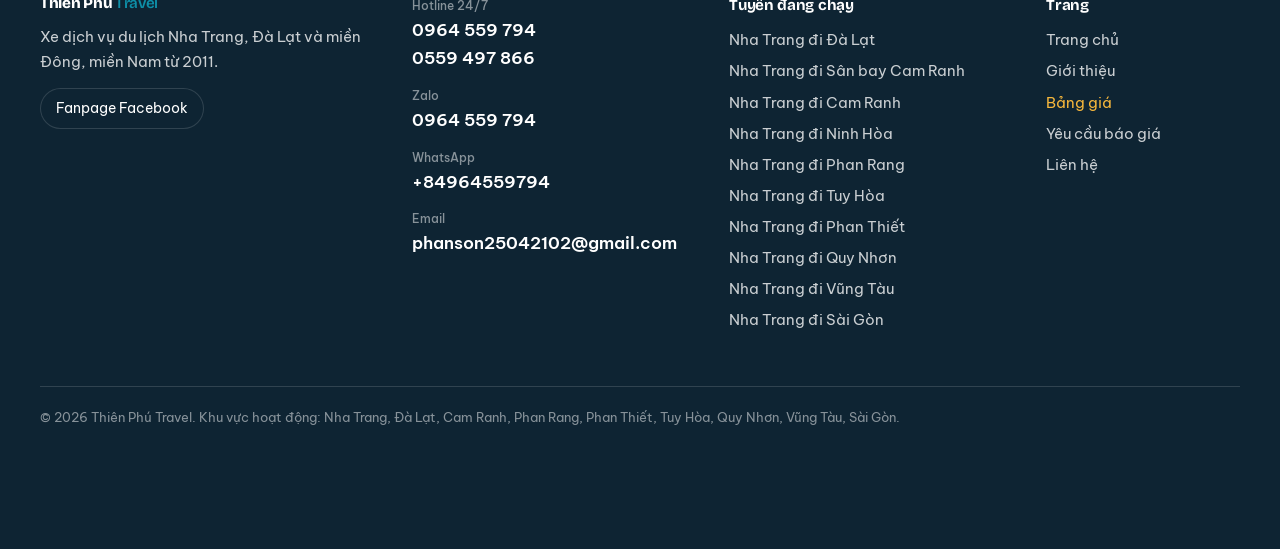
==== commit 9a552667: "feat: bảng giá mới 10 tuyến, thêm Cam Ranh và Ninh Hòa Giá theo bảng khách gửi 16/11: Đà Lạt 1.000.0" ====
--- a/bang-gia.html
+++ b/bang-gia.html
@@ -4,11 +4,11 @@
 <meta charset="utf-8">
 <meta name="viewport" content="width=device-width, initial-scale=1">
 <title>Bảng giá xe dịch vụ Nha Trang đi Đà Lạt, Cam Ranh, Phan Rang, Sài Gòn — Thiên Phú Travel</title>
-<meta name="description" content="Giá trọn xe 4 chỗ và 7 chỗ từ Nha Trang: Đà Lạt 900.000, sân bay Cam Ranh 300.000, Phan Rang 850.000, Phan Thiết 1.300.000, Quy Nhơn 1.800.000, Sài Gòn 2.500.000. Đã gồm xăng, cầu đường, tài xế.">
+<meta name="description" content="Giá trọn xe 4 chỗ và 7 chỗ từ Nha Trang: Đà Lạt 1.000.000, sân bay Cam Ranh 300.000, Cam Ranh và Ninh Hòa 450.000, Phan Rang 900.000, Phan Thiết 1.500.000, Quy Nhơn 1.700.000, Sài Gòn 2.600.000. Đã gồm xăng, cầu đường, tài xế.">
 <meta name="theme-color" content="#F4F7F8">
 <meta property="og:type" content="website">
 <meta property="og:title" content="Bảng giá xe dịch vụ Nha Trang đi Đà Lạt, Cam Ranh, Phan Rang, Sài Gòn — Thiên Phú Travel">
-<meta property="og:description" content="Giá trọn xe 4 chỗ và 7 chỗ từ Nha Trang: Đà Lạt 900.000, sân bay Cam Ranh 300.000, Phan Rang 850.000, Phan Thiết 1.300.000, Quy Nhơn 1.800.000, Sài Gòn 2.500.000. Đã gồm xăng, cầu đường, tài xế.">
+<meta property="og:description" content="Giá trọn xe 4 chỗ và 7 chỗ từ Nha Trang: Đà Lạt 1.000.000, sân bay Cam Ranh 300.000, Cam Ranh và Ninh Hòa 450.000, Phan Rang 900.000, Phan Thiết 1.500.000, Quy Nhơn 1.700.000, Sài Gòn 2.600.000. Đã gồm xăng, cầu đường, tài xế.">
 <meta property="og:image" content="img/hero.jpg">
 <meta property="og:locale" content="vi_VN">
 <link rel="canonical" href="https://phucphucar.com/bang-gia">
@@ -35,7 +35,7 @@
   <div class="wrap phero__grid">
     <div class="phero__copy">
       <p class="tag intro intro--1">Bảng giá</p>
-      <h1 id="pageTitle" class="split" data-split>Giá trọn xe, một chiều, công khai cho tám tuyến.</h1>
+      <h1 id="pageTitle" class="split" data-split>Giá trọn xe, một chiều, công khai cho mười tuyến.</h1>
       <p class="phero__lede intro intro--3">Đây là giá cho cả xe, không phải giá mỗi người. Đã gồm xăng, phí cầu đường và tài xế.</p>
       <div class="phero__actions intro intro--4"><a class="btn btn--sun btn--lg" href="tel:+84964559794"><span>Gọi 0964 559 794</span><span class="btn__ic" aria-hidden="true"><svg viewBox="0 0 20 20"><path d="M5 3h3l1.5 4-2 1.2a9 9 0 0 0 4.3 4.3L13 10.5l4 1.5v3a2 2 0 0 1-2 2A13 13 0 0 1 3 5a2 2 0 0 1 2-2Z" fill="currentColor"/></svg></span></a><a class="btn btn--line btn--lg" href="dat-xe.html"><span>Gửi yêu cầu báo giá</span><span class="btn__ic" aria-hidden="true"><svg viewBox="0 0 16 16" fill="none" stroke="currentColor" stroke-width="1.6" stroke-linecap="round" stroke-linejoin="round"><path d="M4 12 12 4M6 4h6v6"/></svg></span></a></div>
     </div>
--- a/css/style.css
+++ b/css/style.css
@@ -149,6 +149,11 @@
 .nav__links a{position:relative}
 .nav__links a::after{content:"";position:absolute;left:14px;right:14px;bottom:5px;height:2px;border-radius:2px;background:var(--sun);transform:scaleX(0);transform-origin:left;transition:transform .5s var(--ease)}
 .nav__links a.is-active::after{transform:scaleX(1)}
+/* Thanh vàng trượt theo mục đang rê chuột (effects.js tạo .nav__bar); có JS thì tắt ::after */
+.nav__links{position:relative}
+.nav__links.has-bar a::after{display:none}
+.nav__bar{position:absolute;left:0;bottom:5px;height:2px;width:0;border-radius:2px;background:var(--sun);opacity:0;pointer-events:none;transform:translateX(0)}
+.nav__bar.is-live{transition:transform .5s var(--ease),width .5s var(--ease),opacity .3s}
 .nav__call{margin-left:6px}
 .nav__toggle{display:none;width:44px;height:44px;border-radius:50%;position:relative;background:rgba(10,61,85,.06)}
 .nav__toggle span{position:absolute;left:13px;right:13px;height:2px;background:var(--ink);border-radius:2px;transition:transform .5s var(--ease),top .5s var(--ease)}
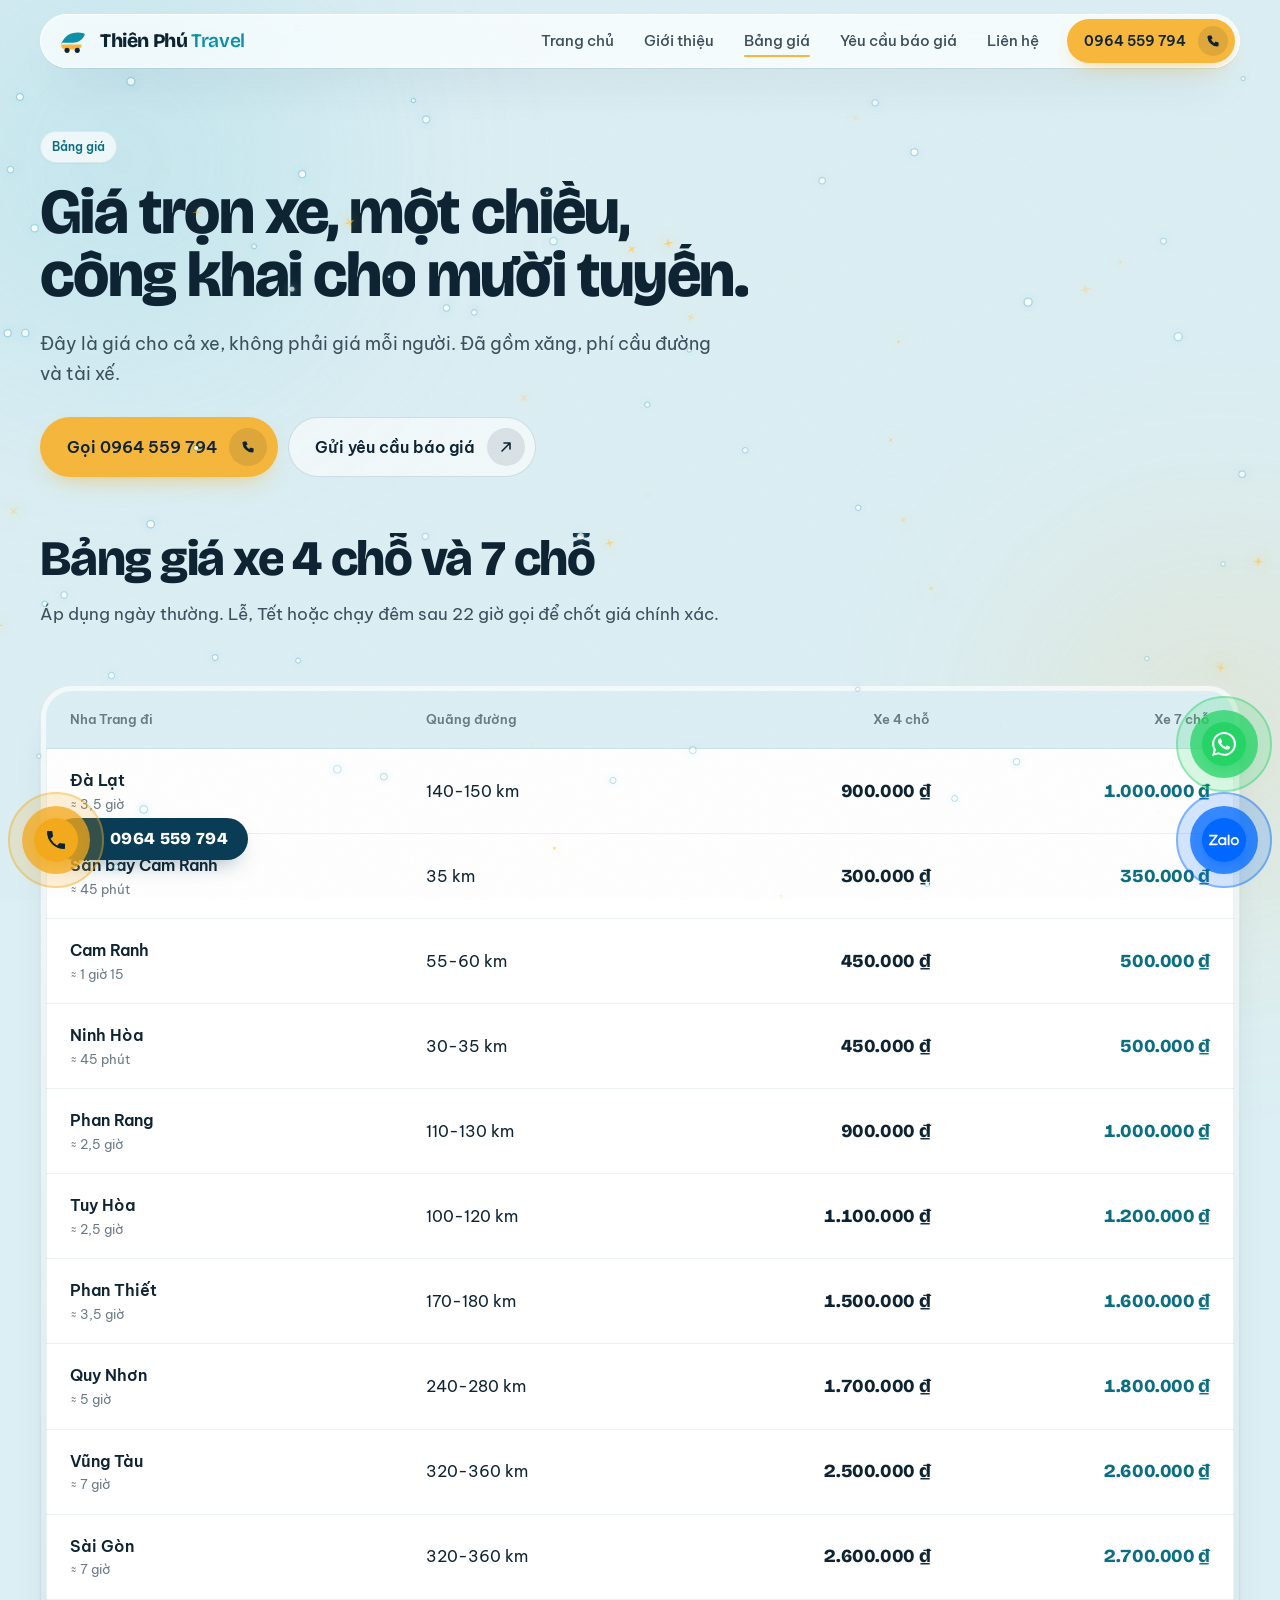
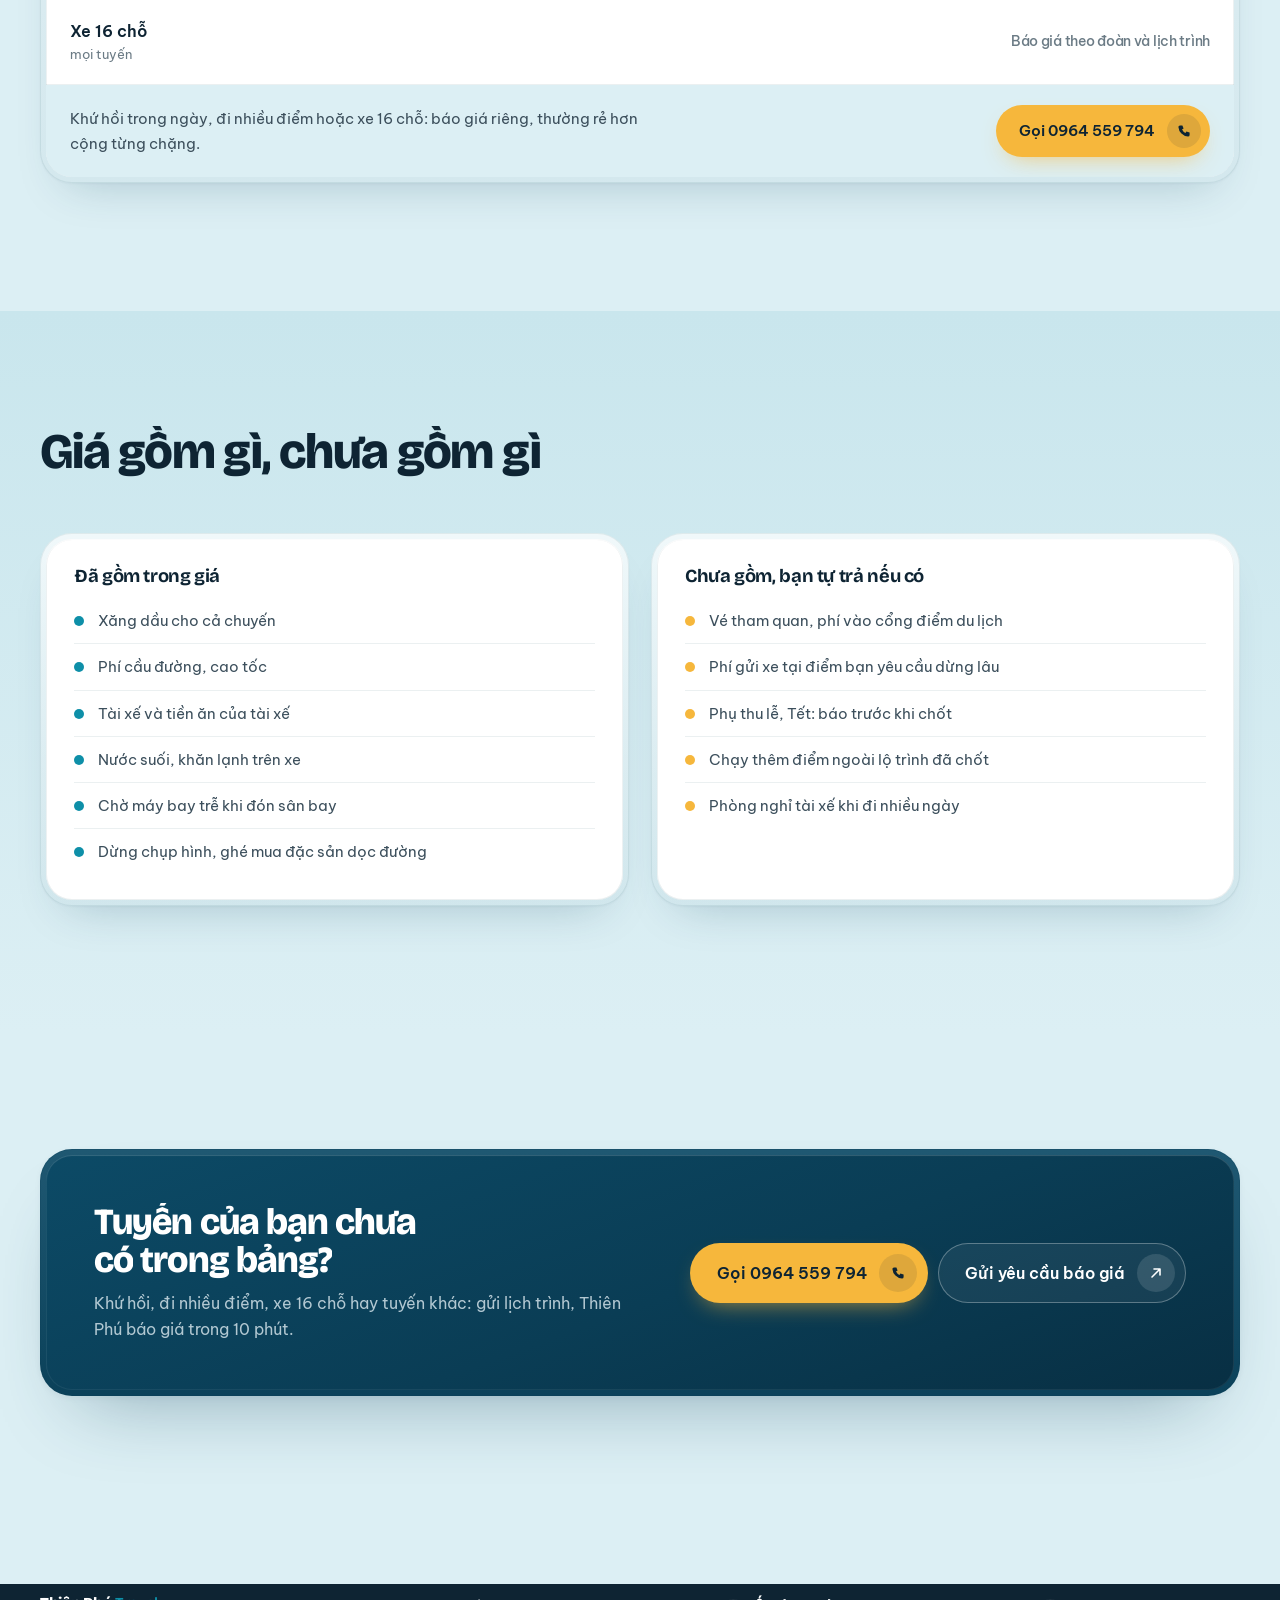
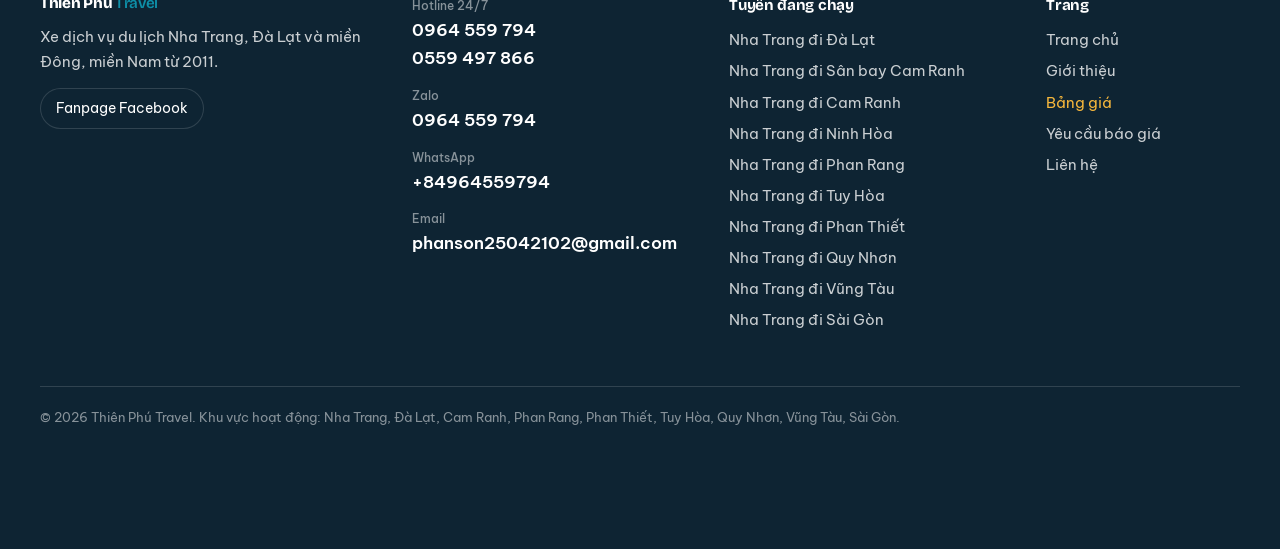
==== commit d629e21e: "fix: tuyến Nha Trang – Đà Lạt về lại 900.000/1.000.000 theo yêu cầu khách Các tuyến khác giữ bảng gi" ====
--- a/bang-gia.html
+++ b/bang-gia.html
@@ -4,11 +4,11 @@
 <meta charset="utf-8">
 <meta name="viewport" content="width=device-width, initial-scale=1">
 <title>Bảng giá xe dịch vụ Nha Trang đi Đà Lạt, Cam Ranh, Phan Rang, Sài Gòn — Thiên Phú Travel</title>
-<meta name="description" content="Giá trọn xe 4 chỗ và 7 chỗ từ Nha Trang: Đà Lạt 1.000.000, sân bay Cam Ranh 300.000, Cam Ranh và Ninh Hòa 450.000, Phan Rang 900.000, Phan Thiết 1.500.000, Quy Nhơn 1.700.000, Sài Gòn 2.600.000. Đã gồm xăng, cầu đường, tài xế.">
+<meta name="description" content="Giá trọn xe 4 chỗ và 7 chỗ từ Nha Trang: Đà Lạt 900.000, sân bay Cam Ranh 300.000, Cam Ranh và Ninh Hòa 450.000, Phan Rang 900.000, Phan Thiết 1.500.000, Quy Nhơn 1.700.000, Sài Gòn 2.600.000. Đã gồm xăng, cầu đường, tài xế.">
 <meta name="theme-color" content="#F4F7F8">
 <meta property="og:type" content="website">
 <meta property="og:title" content="Bảng giá xe dịch vụ Nha Trang đi Đà Lạt, Cam Ranh, Phan Rang, Sài Gòn — Thiên Phú Travel">
-<meta property="og:description" content="Giá trọn xe 4 chỗ và 7 chỗ từ Nha Trang: Đà Lạt 1.000.000, sân bay Cam Ranh 300.000, Cam Ranh và Ninh Hòa 450.000, Phan Rang 900.000, Phan Thiết 1.500.000, Quy Nhơn 1.700.000, Sài Gòn 2.600.000. Đã gồm xăng, cầu đường, tài xế.">
+<meta property="og:description" content="Giá trọn xe 4 chỗ và 7 chỗ từ Nha Trang: Đà Lạt 900.000, sân bay Cam Ranh 300.000, Cam Ranh và Ninh Hòa 450.000, Phan Rang 900.000, Phan Thiết 1.500.000, Quy Nhơn 1.700.000, Sài Gòn 2.600.000. Đã gồm xăng, cầu đường, tài xế.">
 <meta property="og:image" content="img/hero.jpg">
 <meta property="og:locale" content="vi_VN">
 <link rel="canonical" href="https://phucphucar.com/bang-gia">
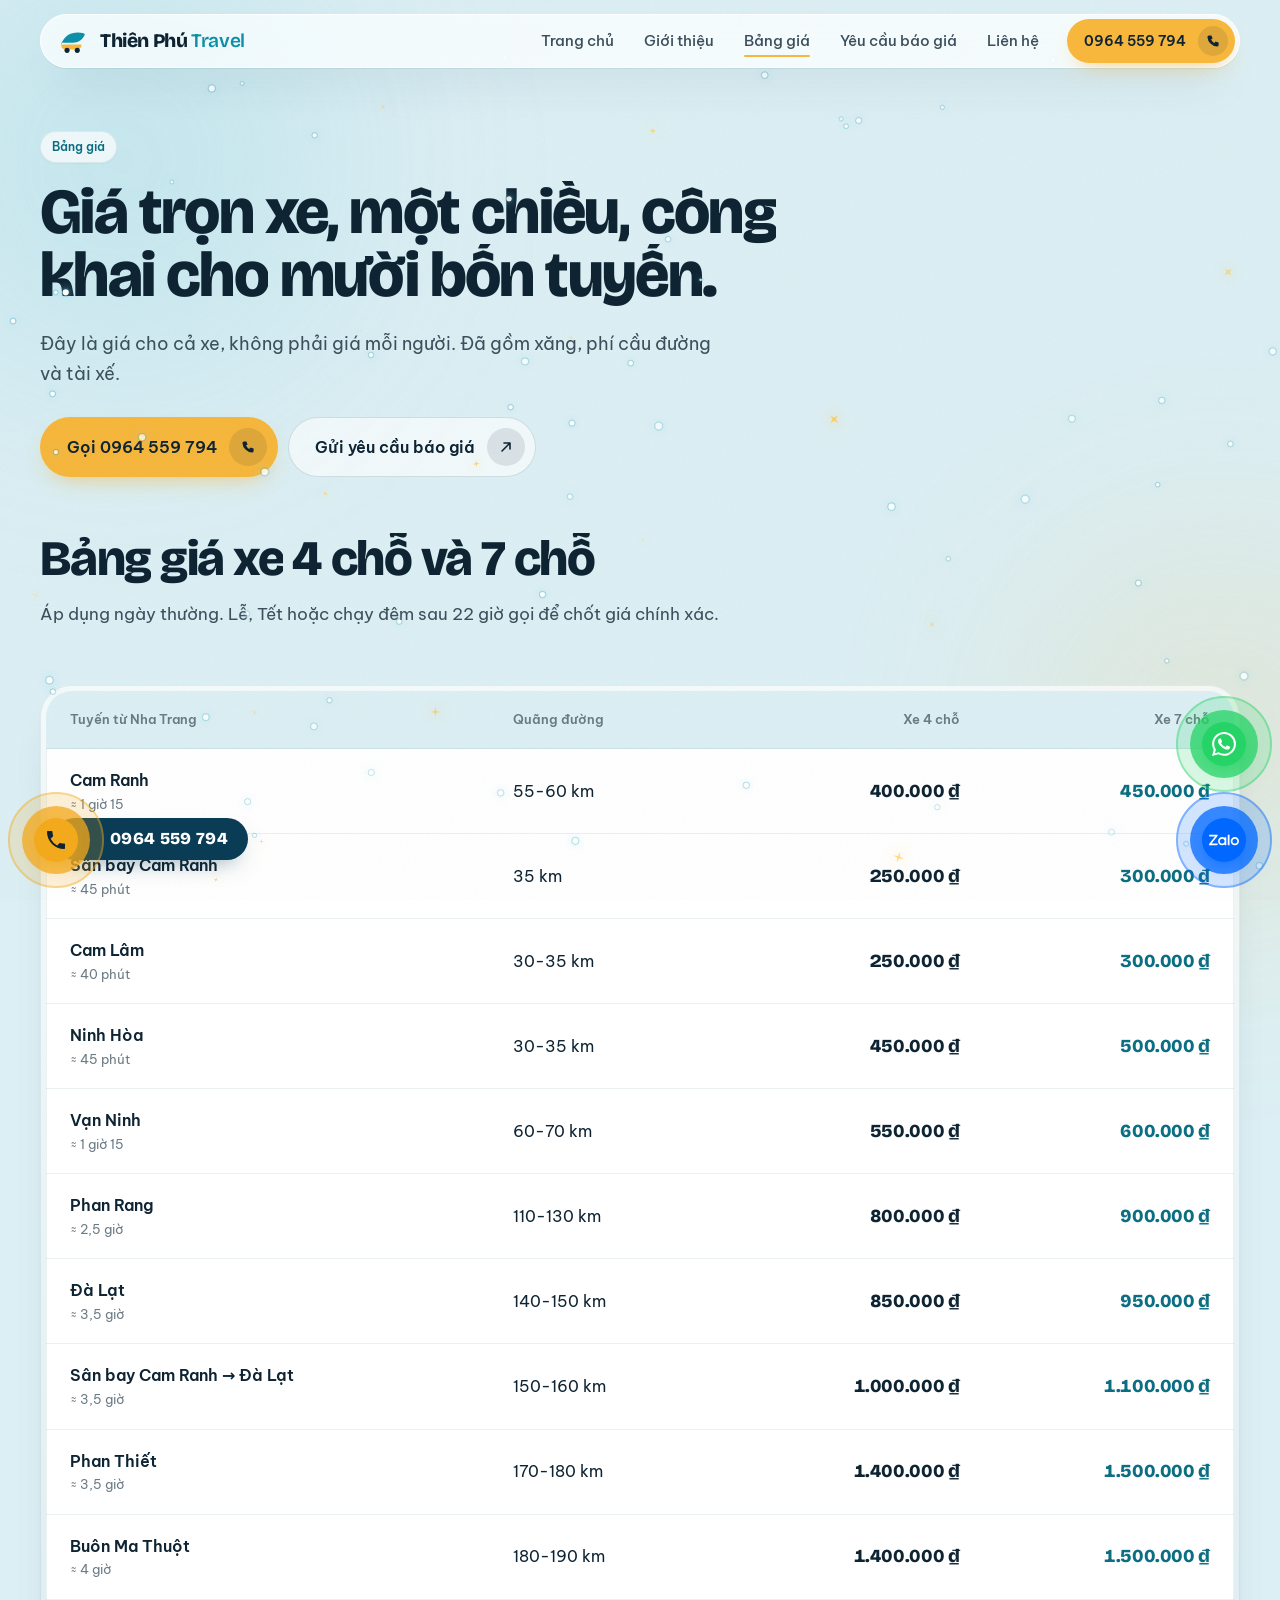
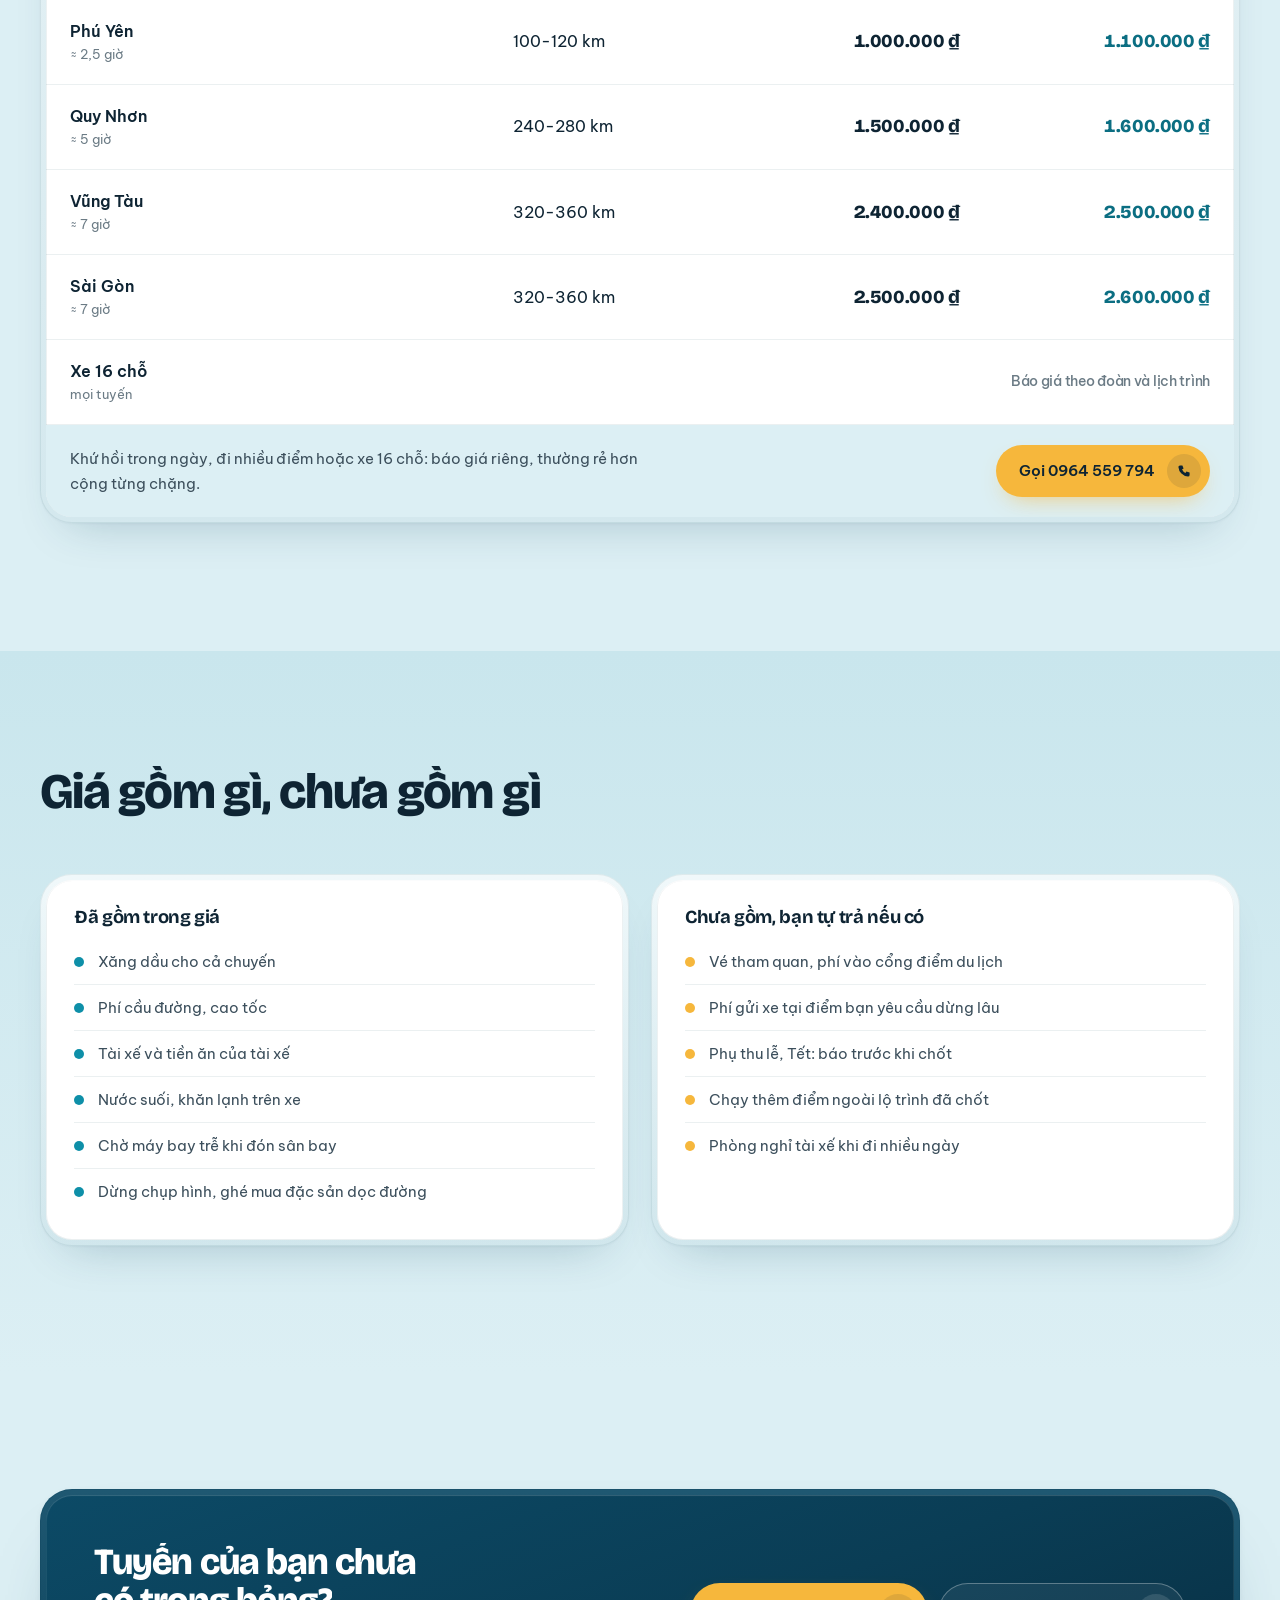
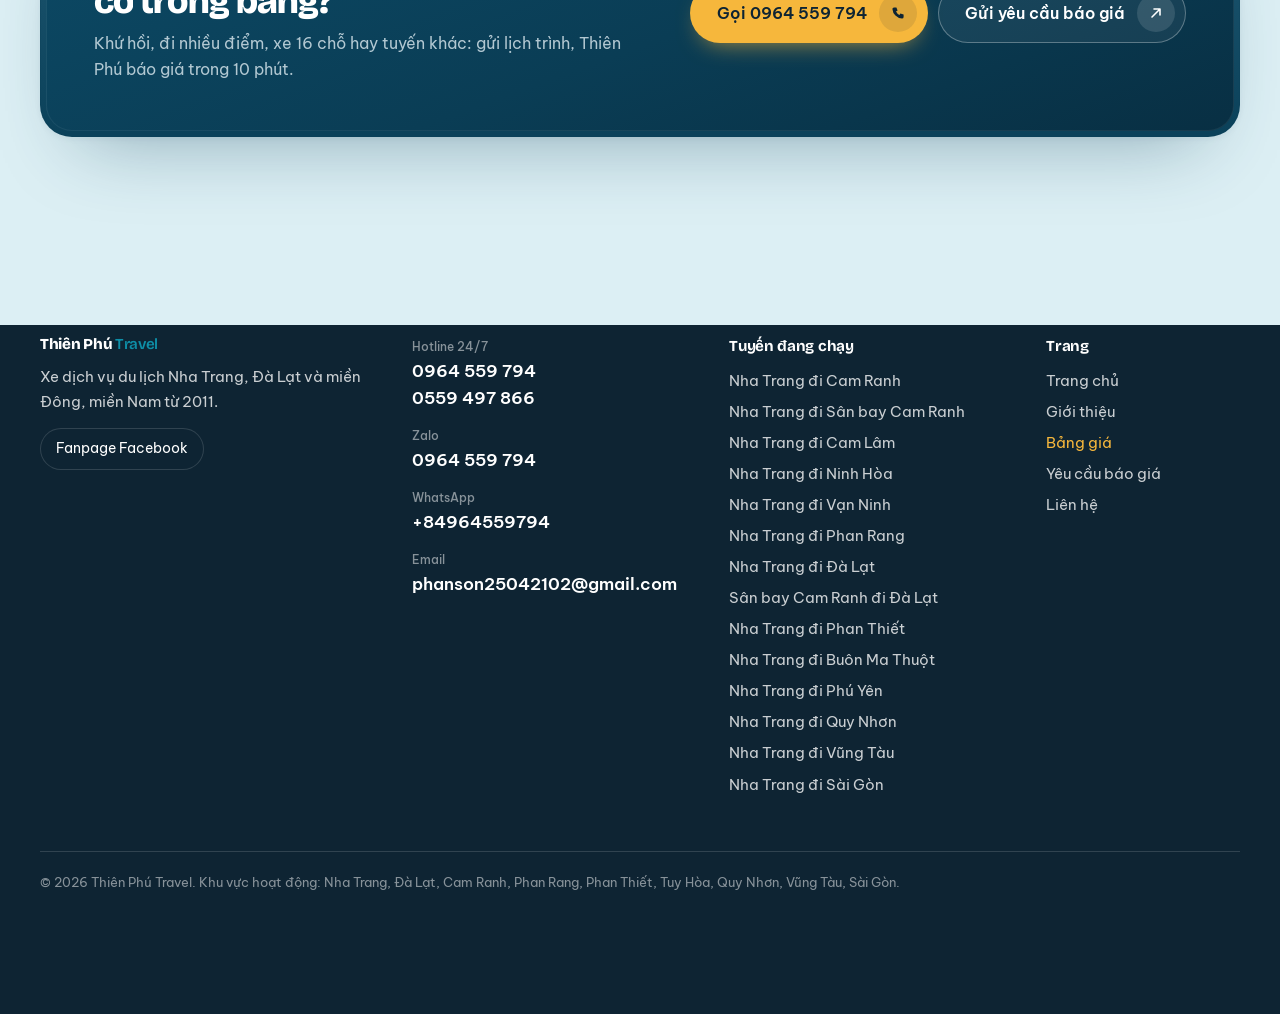
==== commit 4e946181: "feat: bảng giá 14 tuyến, form đặt xe lên đầu trang chủ Giá theo bảng khách gửi 20/11. Thêm Cam Lâm, " ====
--- a/bang-gia.html
+++ b/bang-gia.html
@@ -4,11 +4,11 @@
 <meta charset="utf-8">
 <meta name="viewport" content="width=device-width, initial-scale=1">
 <title>Bảng giá xe dịch vụ Nha Trang đi Đà Lạt, Cam Ranh, Phan Rang, Sài Gòn — Thiên Phú Travel</title>
-<meta name="description" content="Giá trọn xe 4 chỗ và 7 chỗ từ Nha Trang: Đà Lạt 900.000, sân bay Cam Ranh 300.000, Cam Ranh và Ninh Hòa 450.000, Phan Rang 900.000, Phan Thiết 1.500.000, Quy Nhơn 1.700.000, Sài Gòn 2.600.000. Đã gồm xăng, cầu đường, tài xế.">
+<meta name="description" content="Giá trọn xe 4 chỗ và 7 chỗ từ Nha Trang: sân bay Cam Ranh và Cam Lâm 250.000, Cam Ranh 400.000, Ninh Hòa 450.000, Phan Rang 800.000, Đà Lạt 850.000, Phú Yên 1.000.000, Phan Thiết và Buôn Ma Thuột 1.400.000, Quy Nhơn 1.500.000, Sài Gòn 2.500.000. Đã gồm xăng, cầu đường, tài xế.">
 <meta name="theme-color" content="#F4F7F8">
 <meta property="og:type" content="website">
 <meta property="og:title" content="Bảng giá xe dịch vụ Nha Trang đi Đà Lạt, Cam Ranh, Phan Rang, Sài Gòn — Thiên Phú Travel">
-<meta property="og:description" content="Giá trọn xe 4 chỗ và 7 chỗ từ Nha Trang: Đà Lạt 900.000, sân bay Cam Ranh 300.000, Cam Ranh và Ninh Hòa 450.000, Phan Rang 900.000, Phan Thiết 1.500.000, Quy Nhơn 1.700.000, Sài Gòn 2.600.000. Đã gồm xăng, cầu đường, tài xế.">
+<meta property="og:description" content="Giá trọn xe 4 chỗ và 7 chỗ từ Nha Trang: sân bay Cam Ranh và Cam Lâm 250.000, Cam Ranh 400.000, Ninh Hòa 450.000, Phan Rang 800.000, Đà Lạt 850.000, Phú Yên 1.000.000, Phan Thiết và Buôn Ma Thuột 1.400.000, Quy Nhơn 1.500.000, Sài Gòn 2.500.000. Đã gồm xăng, cầu đường, tài xế.">
 <meta property="og:image" content="img/hero.jpg">
 <meta property="og:locale" content="vi_VN">
 <link rel="canonical" href="https://phucphucar.com/bang-gia">
@@ -35,7 +35,7 @@
   <div class="wrap phero__grid">
     <div class="phero__copy">
       <p class="tag intro intro--1">Bảng giá</p>
-      <h1 id="pageTitle" class="split" data-split>Giá trọn xe, một chiều, công khai cho mười tuyến.</h1>
+      <h1 id="pageTitle" class="split" data-split>Giá trọn xe, một chiều, công khai cho mười bốn tuyến.</h1>
       <p class="phero__lede intro intro--3">Đây là giá cho cả xe, không phải giá mỗi người. Đã gồm xăng, phí cầu đường và tài xế.</p>
       <div class="phero__actions intro intro--4"><a class="btn btn--sun btn--lg" href="tel:+84964559794"><span>Gọi 0964 559 794</span><span class="btn__ic" aria-hidden="true"><svg viewBox="0 0 20 20"><path d="M5 3h3l1.5 4-2 1.2a9 9 0 0 0 4.3 4.3L13 10.5l4 1.5v3a2 2 0 0 1-2 2A13 13 0 0 1 3 5a2 2 0 0 1 2-2Z" fill="currentColor"/></svg></span></a><a class="btn btn--line btn--lg" href="dat-xe.html"><span>Gửi yêu cầu báo giá</span><span class="btn__ic" aria-hidden="true"><svg viewBox="0 0 16 16" fill="none" stroke="currentColor" stroke-width="1.6" stroke-linecap="round" stroke-linejoin="round"><path d="M4 12 12 4M6 4h6v6"/></svg></span></a></div>
     </div>
@@ -52,7 +52,7 @@
       <div class="core">
         <table class="ledger__table">
           <caption class="sr-only">Bảng giá xe Thiên Phú Travel theo tuyến và loại xe</caption>
-          <thead><tr><th scope="col">Nha Trang đi</th><th scope="col">Quãng đường</th><th scope="col">Xe 4 chỗ</th><th scope="col">Xe 7 chỗ</th></tr></thead>
+          <thead><tr><th scope="col">Tuyến từ Nha Trang</th><th scope="col">Quãng đường</th><th scope="col">Xe 4 chỗ</th><th scope="col">Xe 7 chỗ</th></tr></thead>
           <tbody id="priceBody"></tbody>
           <tfoot><tr><td>Xe 16 chỗ<small>mọi tuyến</small></td><td></td><td class="num num--na" colspan="2">Báo giá theo đoàn và lịch trình</td></tr></tfoot>
         </table>
--- a/css/style.css
+++ b/css/style.css
@@ -262,9 +262,17 @@
 
 /* ---------------------------------------------------------------- hero */
 .hero{padding:clamp(48px,7vw,96px) 0 clamp(40px,6vw,72px)}
-.hero__grid{display:grid;grid-template-columns:minmax(0,1.2fr) minmax(0,.8fr);grid-template-areas:"copy quote" "banner banner";gap:40px 56px;align-items:center}
+.hero__grid{display:grid;grid-template-columns:minmax(0,1fr) minmax(0,1.05fr);grid-template-areas:"copy quote" "banner banner";gap:40px 48px;align-items:center}
 .hero__copy{grid-area:copy}
 .quote{grid-area:quote}
+/* Form đặt xe ở đầu trang (thay ô xem giá) */
+.hero__book{grid-area:quote}
+.hero__book>.core{padding:clamp(20px,2.4vw,28px)}
+.hero__book-title{color:#fff;font-size:clamp(1.2rem,2vw,1.45rem);font-weight:700;line-height:1.3}
+.hero__book-sub{margin:8px 0 16px;color:rgba(220,234,240,.8);font-size:.95rem;line-height:1.6}
+.hero__book .book__form--hero{padding:0;background:none;box-shadow:none;gap:12px 14px}
+/* Ô xem giá nằm dưới bảng giá */
+.quote--below{max-width:620px;margin:28px auto 0}
 .hero__banner{grid-area:banner;margin-top:24px}
 .hero__lede{margin-top:24px;font-size:1.1rem;color:var(--ink-2);max-width:52ch;line-height:1.7}
 
@@ -327,7 +335,7 @@
 .shot figcaption{padding:12px 14px 6px;color:var(--ink-2);font-weight:500;font-size:.9rem}
 
 /* điểm đến */
-.dests{display:grid;grid-template-columns:repeat(4,minmax(0,1fr));gap:22px}
+.dests{display:grid;grid-template-columns:repeat(4,minmax(0,1fr));grid-auto-flow:dense;gap:22px}
 .dest{display:block;text-align:left;width:100%;color:var(--ink);transition:transform .7s var(--ease),box-shadow .7s var(--ease)}
 .dest:hover{transform:translateY(-6px);box-shadow:inset 0 0 0 1px var(--hair),var(--shadow-float)}
 .dest .core{overflow:hidden;display:flex;flex-direction:column;height:100%}
